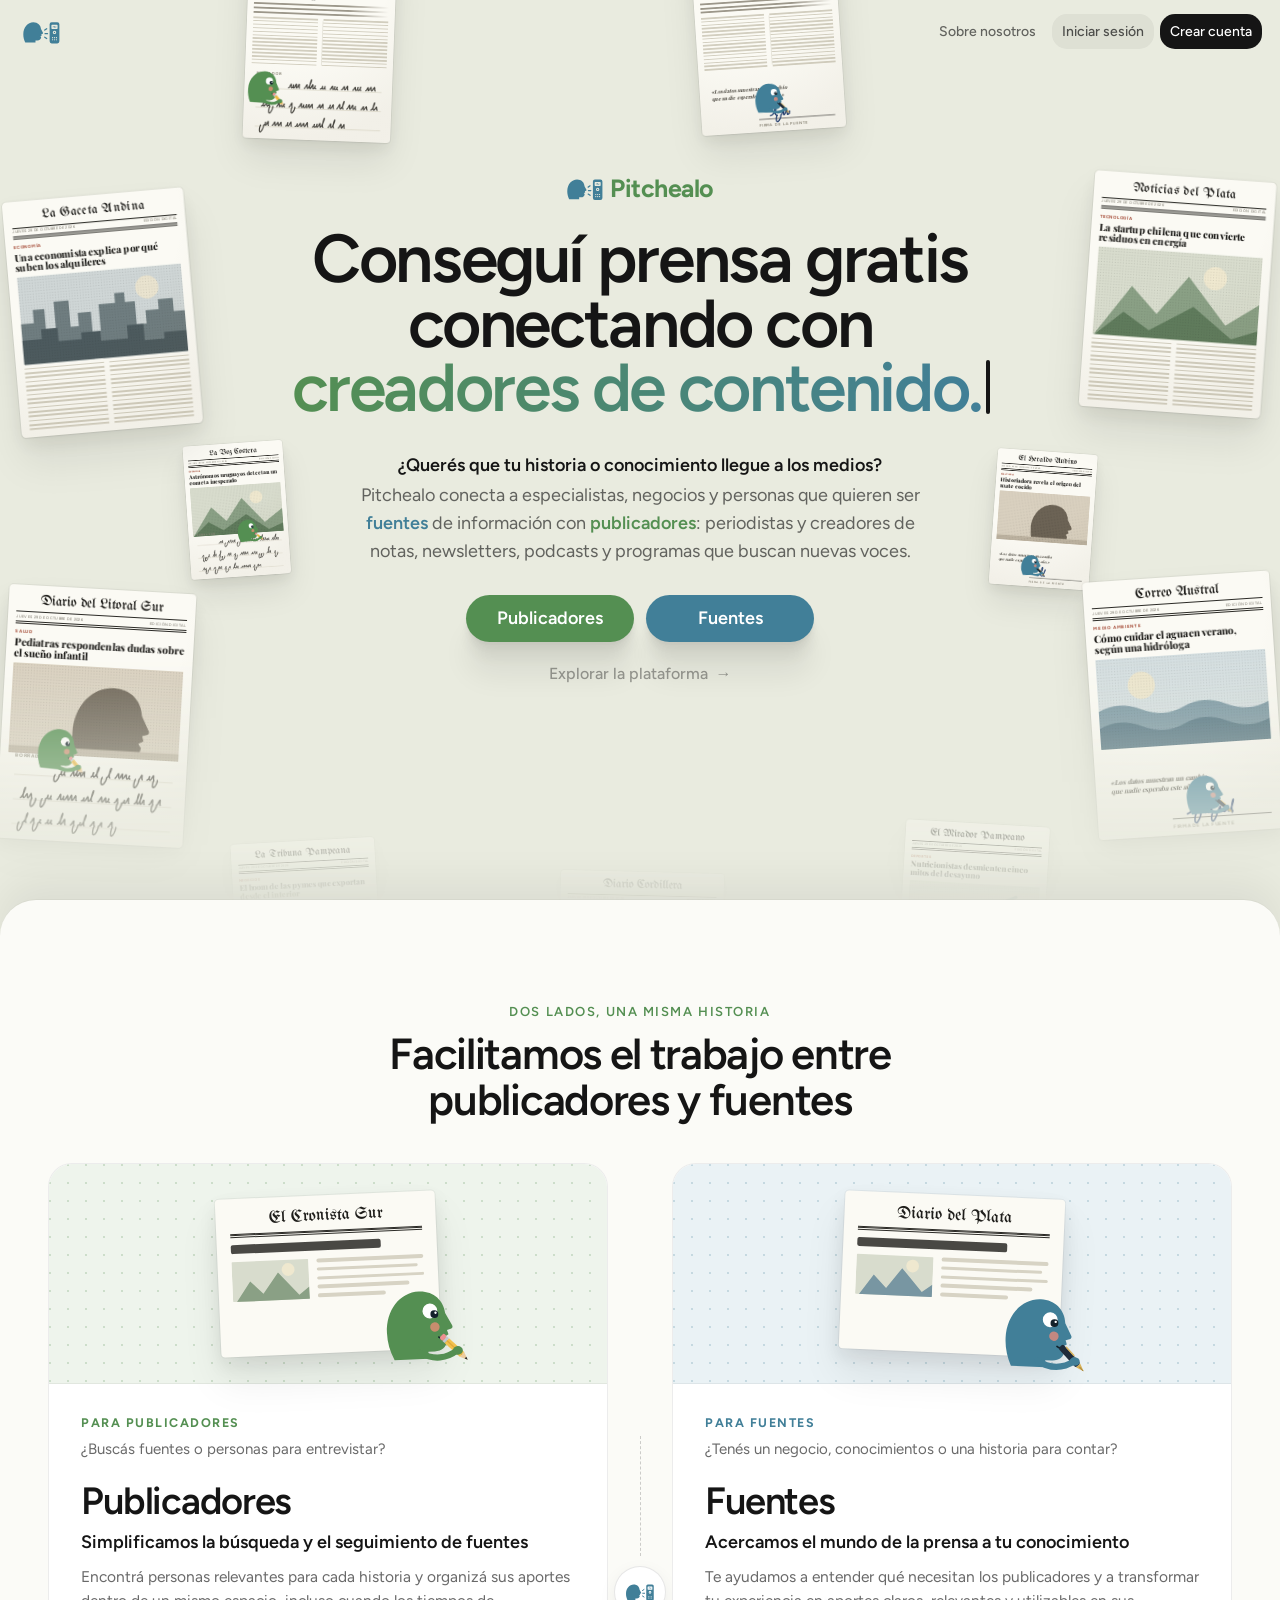
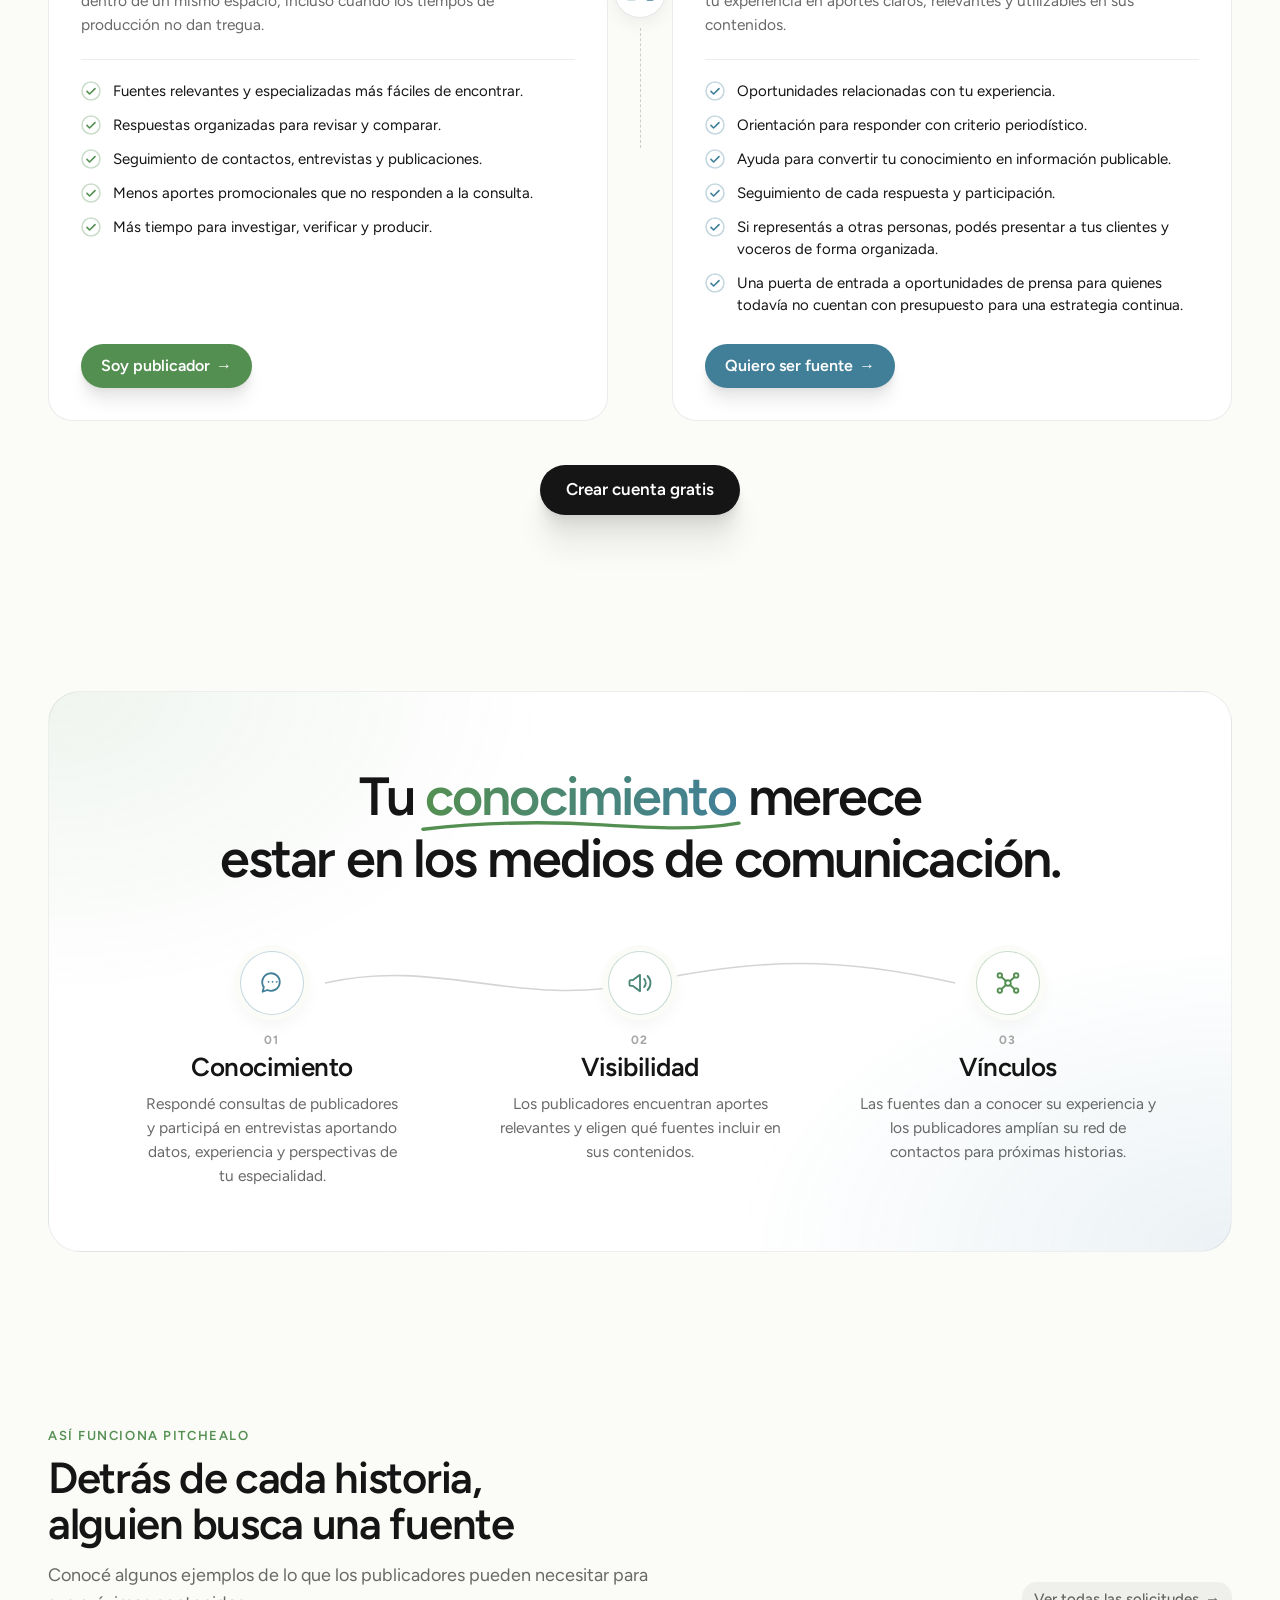
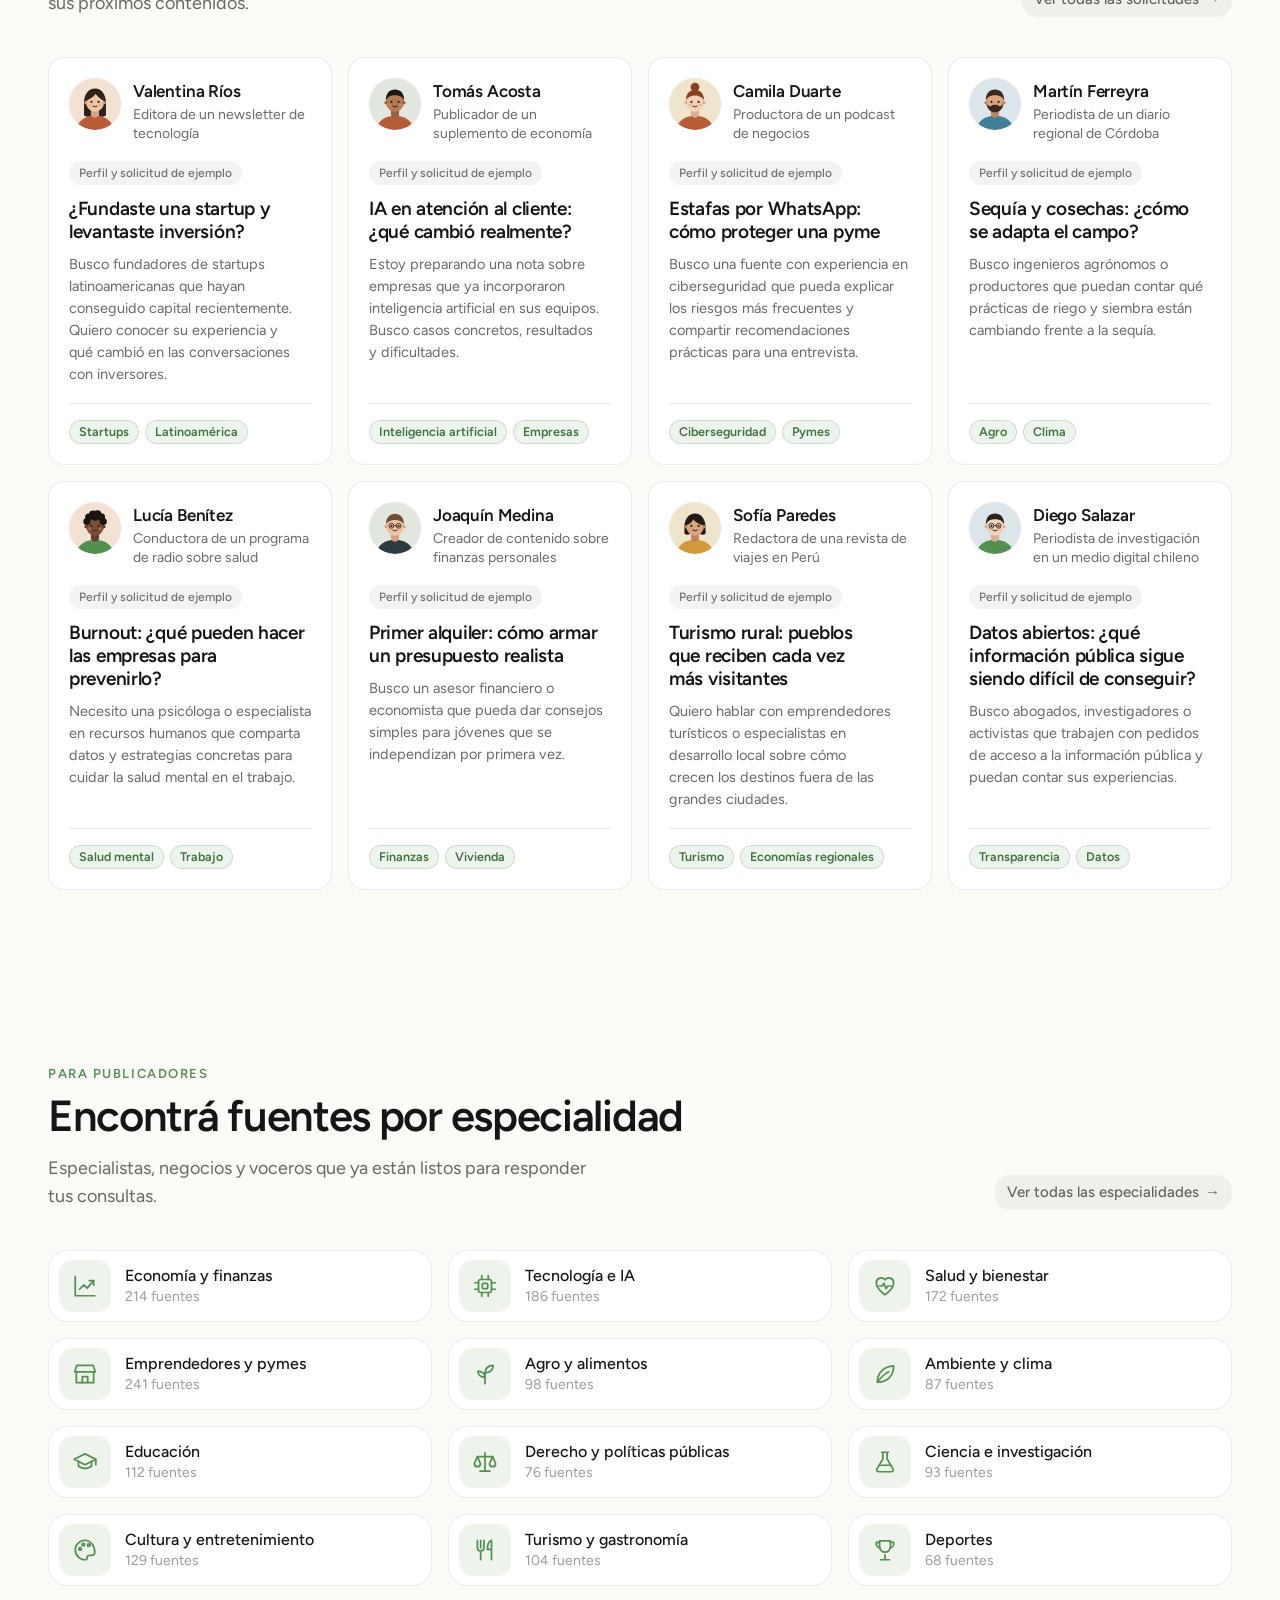
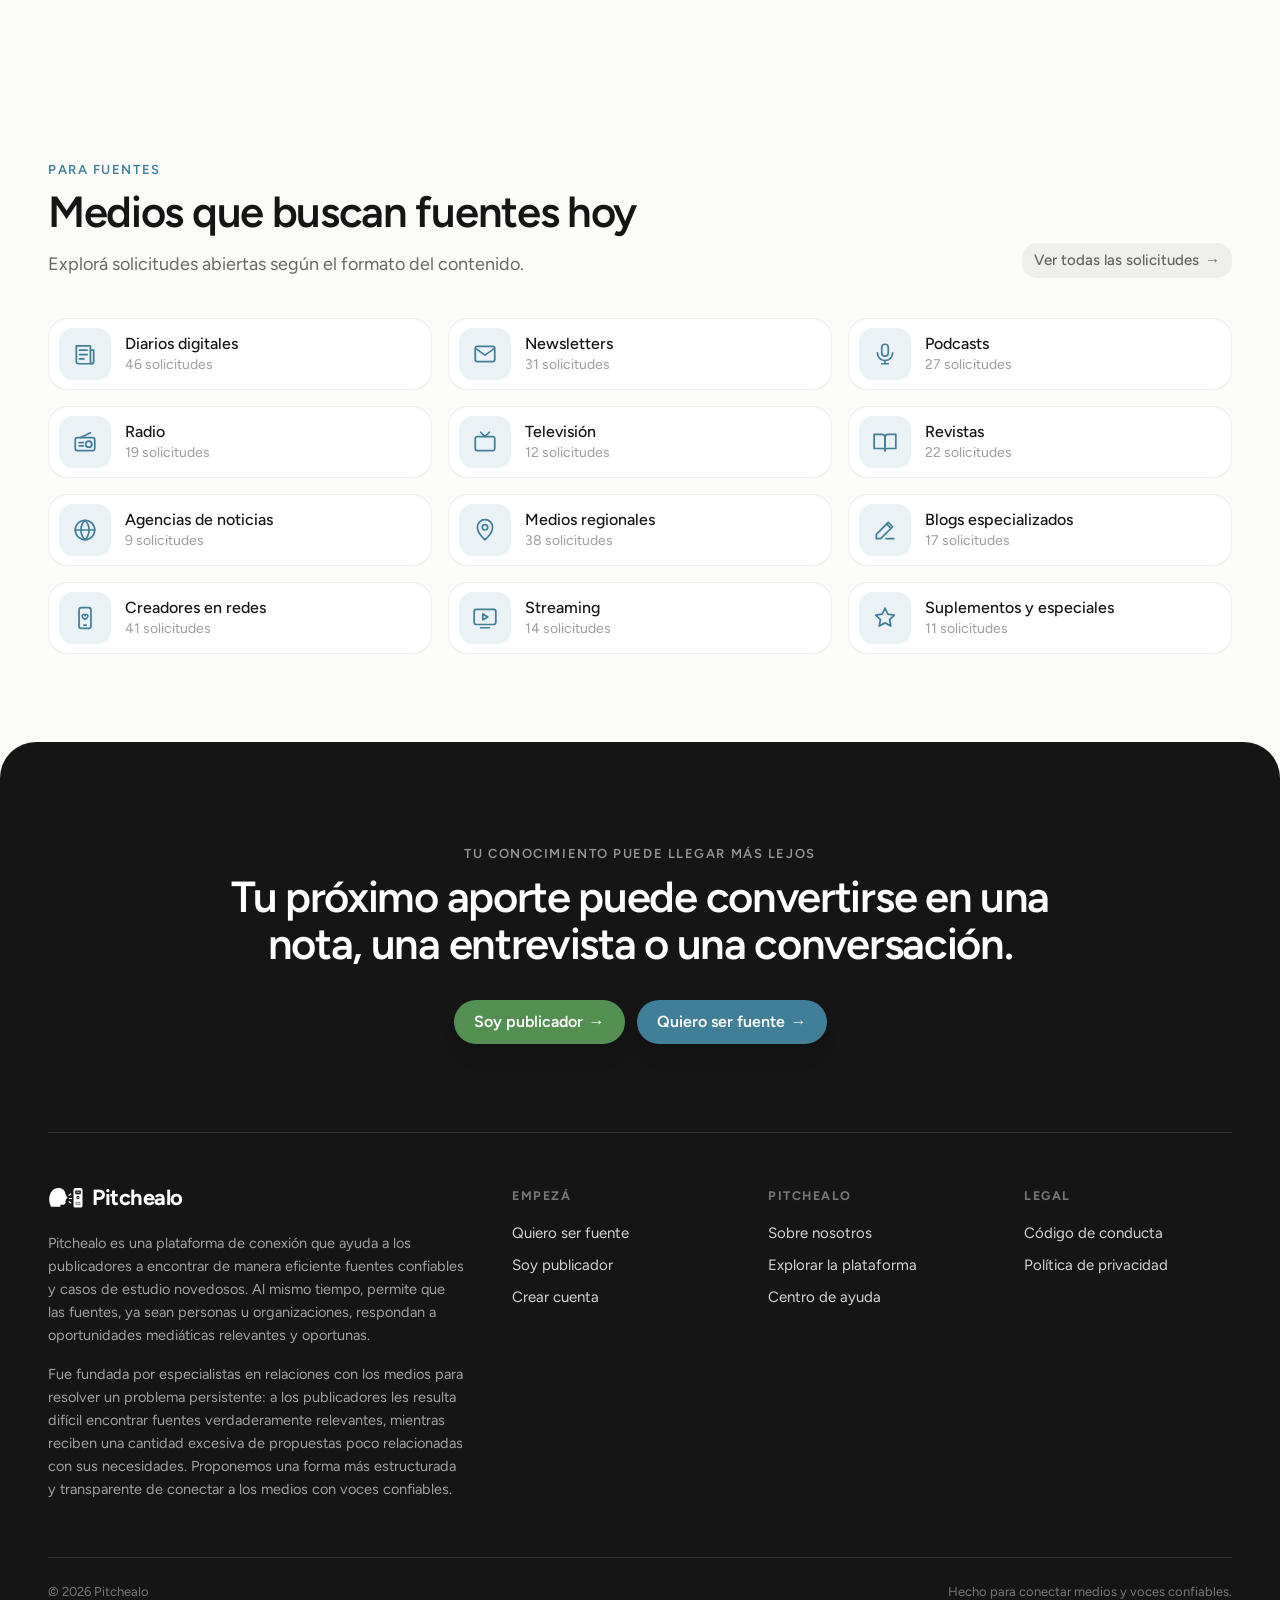
==== v1/index.html @ 5e144e47 "Move V1 into v1/, add landing page and V1 home sections - Root index.html is now a landing page link" ====
<!doctype html>
<html lang="es">
<head>
  <meta charset="utf-8">
  <meta name="viewport" content="width=device-width, initial-scale=1">
  <title>Pitchealo · Conseguí prensa gratis</title>
  <meta name="description" content="Pitchealo conecta a especialistas, negocios y personas que quieren ser fuentes de información con periodistas y creadores de contenido.">
  <meta name="theme-color" content="#E9EBDF">
  <link rel="icon" href="assets/pitchealo-logo.svg" type="image/svg+xml">
  <link rel="preload" href="fonts/figtree-latin-wght-normal.woff2" as="font" type="font/woff2" crossorigin>
  <script>document.documentElement.classList.add('js');</script>
  <link rel="stylesheet" href="css/styles.css">
  <link rel="stylesheet" href="css/home.css">
</head>
<body>
  <main>
    <section class="hero" data-active="" aria-labelledby="hero-title">
      <div class="ripple ripple--pub" aria-hidden="true"></div>
      <div class="ripple ripple--fue" aria-hidden="true"></div>
      <div class="stage" aria-hidden="true"></div>

      <!-- Foreground. A recoloured copy (.fg--dark) is generated from this markup and
           revealed inside the colour ripple, so the text changes colour as the ripple passes. -->
      <div class="fg fg--light">
        <header class="nav">
          <a class="nav-logo" href="#" aria-label="Pitchealo, inicio">
            <svg viewBox="0 0 48 32" aria-hidden="true" focusable="false"><use href="#logo-mark"/></svg>
          </a>
          <nav class="nav-links" aria-label="Principal">
            <a class="nav-link" href="#sobre-nosotros">Sobre nosotros</a>
            <a class="pill pill--light" href="registro.html?modo=ingresar">Iniciar sesión</a>
            <a class="pill pill--dark" href="registro.html">Crear cuenta</a>
          </nav>
        </header>

        <div class="hero-body">
          <div class="hero-block">
            <div class="wordmark" aria-hidden="true">
              <svg viewBox="0 0 48 32" focusable="false"><use href="#logo-mark"/></svg>
              <span>Pitchealo</span>
            </div>

            <h1 class="hero-title" id="hero-title">
              <span class="sr-only">Conseguí prensa gratis conectando con creadores de contenido y periodistas.</span>
              <span class="title-visual" aria-hidden="true">
                <span class="line">Conseguí prensa gratis</span>
                <span class="line">conectando con</span>
                <span class="line line--rot"><span class="rot js-rot">creadores de contenido.</span><span class="caret"></span></span>
              </span>
            </h1>

            <p class="hero-sub">
              <strong>¿Querés que tu historia o conocimiento llegue a los medios?</strong>
              Pitchealo conecta a especialistas, negocios y personas que quieren ser
              <em class="hl hl--fue">fuentes</em> de información con <em class="hl hl--pub">publicadores</em>:
              periodistas y creadores de notas, newsletters, podcasts y programas que buscan nuevas voces.
            </p>

            <div class="cta-row">
              <a class="cta cta--pub" href="registro.html?tipo=publicador">Publicadores</a>
              <a class="cta cta--fue" href="registro.html?tipo=fuente">Fuentes</a>
            </div>

            <a class="explore" href="#como-funciona">Explorar la plataforma <span aria-hidden="true">→</span></a>
          </div>
        </div>
      </div>

      <div class="fg fg--dark" aria-hidden="true" inert></div>
    </section>

    <div class="sheet">

      <section class="section compare" id="como-funciona" aria-labelledby="compare-title">
        <div class="container">
          <div class="section-head section-head--center" data-reveal>
            <div>
              <p class="eyebrow">Dos lados, una misma historia</p>
              <h2 class="section-title" id="compare-title">Facilitamos el trabajo entre publicadores y fuentes</h2>
            </div>
          </div>
          <div class="compare-grid">
            <article class="ccard ccard--pub" data-reveal>
              <div class="ccard-art"><div class="mini-paper mini-paper--pub" aria-hidden="true"><div class="mini-mast">El Cronista Sur</div><div class="mini-rule"></div><div class="mini-head"></div><div class="mini-cols"><svg class="mini-photo" viewBox="0 0 60 40" preserveAspectRatio="xMidYMid slice"><rect width="60" height="40" fill="#D8DCCD"/><circle cx="44" cy="12" r="5" fill="#EFE8CF"/><path d="M0 40L14 20L24 30L36 14L52 32L60 26V40z" fill="#8AA085"/></svg><div class="mini-lines"><i style="--w:100%"></i><i style="--w:94%"></i><i style="--w:100%"></i><i style="--w:86%"></i><i style="--w:64%"></i></div></div><svg class="mini-write" viewBox="0 0 120 30" aria-hidden="true"><path pathLength="1" d="M4 18c3-6 5-8 7-3s3 4 5-1 4-5 6 0 3 4 5-1 4-5 7 0 3 3 5-2 4-4 6 1 2 4 5 0 4-5 6 0 3 4 5-1 3-4 6 1 3 3 5-1 4-5 6 0 3 4 5-1"/></svg><div class="mini-pc" data-pc="write"></div></div></div>
              <div class="ccard-body">
                <p class="ccard-q"><span>Para publicadores</span>¿Buscás fuentes o personas para entrevistar?</p>
                <h3 class="ccard-title">Publicadores</h3>
                <p class="ccard-sub">Simplificamos la búsqueda y el seguimiento de fuentes</p>
                <p class="ccard-text">Encontrá personas relevantes para cada historia y organizá sus aportes dentro de un mismo espacio, incluso cuando los tiempos de producción no dan tregua.</p>
                <ul class="ticks">
              <li style="--i:0"><svg class="tick" viewBox="0 0 20 20" aria-hidden="true" focusable="false"><circle cx="10" cy="10" r="9" pathLength="1"/><path d="M6 10.4l2.6 2.6L14 7.6" pathLength="1"/></svg><span>Fuentes relevantes y especializadas más fáciles de encontrar.</span></li>
              <li style="--i:1"><svg class="tick" viewBox="0 0 20 20" aria-hidden="true" focusable="false"><circle cx="10" cy="10" r="9" pathLength="1"/><path d="M6 10.4l2.6 2.6L14 7.6" pathLength="1"/></svg><span>Respuestas organizadas para revisar y comparar.</span></li>
              <li style="--i:2"><svg class="tick" viewBox="0 0 20 20" aria-hidden="true" focusable="false"><circle cx="10" cy="10" r="9" pathLength="1"/><path d="M6 10.4l2.6 2.6L14 7.6" pathLength="1"/></svg><span>Seguimiento de contactos, entrevistas y publicaciones.</span></li>
              <li style="--i:3"><svg class="tick" viewBox="0 0 20 20" aria-hidden="true" focusable="false"><circle cx="10" cy="10" r="9" pathLength="1"/><path d="M6 10.4l2.6 2.6L14 7.6" pathLength="1"/></svg><span>Menos aportes promocionales que no responden a la consulta.</span></li>
              <li style="--i:4"><svg class="tick" viewBox="0 0 20 20" aria-hidden="true" focusable="false"><circle cx="10" cy="10" r="9" pathLength="1"/><path d="M6 10.4l2.6 2.6L14 7.6" pathLength="1"/></svg><span>Más tiempo para investigar, verificar y producir.</span></li>
                </ul>
                <a class="side-btn side-btn--pub" href="registro.html?tipo=publicador">Soy publicador <span aria-hidden="true">→</span></a>
              </div>
            </article>
            <div class="compare-bridge" aria-hidden="true">
              <span class="bridge-line"></span>
              <span class="bridge-dot"><svg viewBox="0 0 48 32"><use href="#logo-mark"/></svg></span>
              <span class="bridge-line"></span>
            </div>
            <article class="ccard ccard--fue" data-reveal>
              <div class="ccard-art"><div class="mini-paper mini-paper--fue" aria-hidden="true"><div class="mini-mast">Diario del Plata</div><div class="mini-rule"></div><div class="mini-head"></div><div class="mini-cols"><svg class="mini-photo" viewBox="0 0 60 40" preserveAspectRatio="xMidYMid slice"><rect width="60" height="40" fill="#D8DCCD"/><circle cx="44" cy="12" r="5" fill="#EFE8CF"/><path d="M0 40L14 20L24 30L36 14L52 32L60 26V40z" fill="#7896A2"/></svg><div class="mini-lines"><i style="--w:100%"></i><i style="--w:94%"></i><i style="--w:100%"></i><i style="--w:86%"></i><i style="--w:64%"></i></div></div><svg class="mini-sign" viewBox="0 0 120 30" aria-hidden="true"><path pathLength="1" d="M6 22c6-14 10-16 12-10s-2 10 2 6 6-12 9-9-1 11 3 8 5-9 8-7 0 8 4 6 6-8 9-6 0 7 4 5 8-6 12-4M8 26c30 2 60 0 100-4"/></svg><div class="mini-pc" data-pc="sign"></div></div></div>
              <div class="ccard-body">
                <p class="ccard-q"><span>Para fuentes</span>¿Tenés un negocio, conocimientos o una historia para contar?</p>
                <h3 class="ccard-title">Fuentes</h3>
                <p class="ccard-sub">Acercamos el mundo de la prensa a tu conocimiento</p>
                <p class="ccard-text">Te ayudamos a entender qué necesitan los publicadores y a transformar tu experiencia en aportes claros, relevantes y utilizables en sus contenidos.</p>
                <ul class="ticks">
              <li style="--i:0"><svg class="tick" viewBox="0 0 20 20" aria-hidden="true" focusable="false"><circle cx="10" cy="10" r="9" pathLength="1"/><path d="M6 10.4l2.6 2.6L14 7.6" pathLength="1"/></svg><span>Oportunidades relacionadas con tu experiencia.</span></li>
              <li style="--i:1"><svg class="tick" viewBox="0 0 20 20" aria-hidden="true" focusable="false"><circle cx="10" cy="10" r="9" pathLength="1"/><path d="M6 10.4l2.6 2.6L14 7.6" pathLength="1"/></svg><span>Orientación para responder con criterio periodístico.</span></li>
              <li style="--i:2"><svg class="tick" viewBox="0 0 20 20" aria-hidden="true" focusable="false"><circle cx="10" cy="10" r="9" pathLength="1"/><path d="M6 10.4l2.6 2.6L14 7.6" pathLength="1"/></svg><span>Ayuda para convertir tu conocimiento en información publicable.</span></li>
              <li style="--i:3"><svg class="tick" viewBox="0 0 20 20" aria-hidden="true" focusable="false"><circle cx="10" cy="10" r="9" pathLength="1"/><path d="M6 10.4l2.6 2.6L14 7.6" pathLength="1"/></svg><span>Seguimiento de cada respuesta y participación.</span></li>
              <li style="--i:4"><svg class="tick" viewBox="0 0 20 20" aria-hidden="true" focusable="false"><circle cx="10" cy="10" r="9" pathLength="1"/><path d="M6 10.4l2.6 2.6L14 7.6" pathLength="1"/></svg><span>Si representás a otras personas, podés presentar a tus clientes y voceros de forma organizada.</span></li>
              <li style="--i:5"><svg class="tick" viewBox="0 0 20 20" aria-hidden="true" focusable="false"><circle cx="10" cy="10" r="9" pathLength="1"/><path d="M6 10.4l2.6 2.6L14 7.6" pathLength="1"/></svg><span>Una puerta de entrada a oportunidades de prensa para quienes todavía no cuentan con presupuesto para una estrategia continua.</span></li>
                </ul>
                <a class="side-btn side-btn--fue" href="registro.html?tipo=fuente">Quiero ser fuente <span aria-hidden="true">→</span></a>
              </div>
            </article>
          </div>
          <div class="center-cta" data-reveal>
            <a class="main-btn" href="registro.html">Crear cuenta gratis</a>
          </div>
        </div>
      </section>

      <section class="section know" aria-labelledby="know-title">
        <div class="container">
          <div class="know-panel" data-reveal>
            <div class="know-peek" data-pc="peek" aria-hidden="true"></div>
            <h2 class="know-title" id="know-title">Tu <span class="know-accent">conocimiento<svg class="know-underline" viewBox="0 0 300 20" preserveAspectRatio="none" aria-hidden="true"><path pathLength="1" d="M4 13C60 5 120 4 170 8s90 6 126-2"/></svg></span> merece<br> estar en los medios de comunicación.</h2>
            <div class="know-flow">
              <svg class="know-path" viewBox="0 0 1000 40" preserveAspectRatio="none" aria-hidden="true"><path pathLength="1" d="M60 20C220 -6 330 46 500 20S780 -6 940 20"/></svg>
              <ol class="ksteps">
            <li class="kstep kstep--1" style="--i:0">
              <span class="kstep-node"><svg viewBox="0 0 24 24" fill="none" stroke="currentColor" stroke-width="1.6" stroke-linecap="round" stroke-linejoin="round" aria-hidden="true"><path pathLength="1" d="M5 15.5a7.5 7.5 0 1 1 3 2.5L4 19.5z"/><path pathLength="1" d="M9 11h.01M12.5 11h.01M16 11h.01"/></svg></span>
              <span class="kstep-num">01</span>
              <h3 class="kstep-title">Conocimiento</h3>
              <p class="kstep-text">Respondé consultas de publicadores y participá en entrevistas aportando datos, experiencia y perspectivas de tu especialidad.</p>
            </li>
            <li class="kstep kstep--2" style="--i:1">
              <span class="kstep-node"><svg viewBox="0 0 24 24" fill="none" stroke="currentColor" stroke-width="1.6" stroke-linecap="round" stroke-linejoin="round" aria-hidden="true"><path pathLength="1" d="M3 10.5v3a1 1 0 0 0 1 1h2l6 4.5v-14L6 9.5H4a1 1 0 0 0-1 1z"/><path pathLength="1" d="M15.5 8.5a5 5 0 0 1 0 7M18.5 6a8.5 8.5 0 0 1 0 12"/></svg></span>
              <span class="kstep-num">02</span>
              <h3 class="kstep-title">Visibilidad</h3>
              <p class="kstep-text">Los publicadores encuentran aportes relevantes y eligen qué fuentes incluir en sus contenidos.</p>
            </li>
            <li class="kstep kstep--3" style="--i:2">
              <span class="kstep-node"><svg viewBox="0 0 24 24" fill="none" stroke="currentColor" stroke-width="1.6" stroke-linecap="round" stroke-linejoin="round" aria-hidden="true"><circle pathLength="1" cx="12" cy="12" r="2.4"/><circle pathLength="1" cx="5" cy="5.5" r="1.9"/><circle pathLength="1" cx="19" cy="5.5" r="1.9"/><circle pathLength="1" cx="5" cy="18.5" r="1.9"/><circle pathLength="1" cx="19" cy="18.5" r="1.9"/><path pathLength="1" d="M6.4 6.9l3.8 3.4M17.6 6.9l-3.8 3.4M6.4 17.1l3.8-3.4M17.6 17.1l-3.8-3.4"/></svg></span>
              <span class="kstep-num">03</span>
              <h3 class="kstep-title">Vínculos</h3>
              <p class="kstep-text">Las fuentes dan a conocer su experiencia y los publicadores amplían su red de contactos para próximas historias.</p>
            </li>
              </ol>
            </div>
          </div>
        </div>
      </section>

      <section class="section journalists" aria-labelledby="journalists-title">
        <div class="container">
          <div class="section-head" data-reveal>
            <div>
              <p class="eyebrow">Así funciona Pitchealo</p>
              <h2 class="section-title" id="journalists-title">Detrás de cada historia, alguien busca una fuente</h2>
              <p class="section-sub">Conocé algunos ejemplos de lo que los publicadores pueden necesitar para sus próximos contenidos.</p>
            </div>
            <a class="view-all" href="registro.html?tipo=fuente">Ver todas las solicitudes <span aria-hidden="true">→</span></a>
          </div>
          <ul class="jgrid" data-reveal-group>
          <li class="jcard-cell">
            <article class="jcard">
              <header class="jcard-head">
                <div class="jcard-avatar"><svg viewBox="0 0 64 64" aria-hidden="true" focusable="false"><defs><clipPath id="av-1"><circle cx="32" cy="32" r="32"/></clipPath></defs><g clip-path="url(#av-1)"><rect width="64" height="64" fill="#F3E1D4"/><path d="M18.5 31c0-11 5.5-18 13.5-18s13.5 7 13.5 18v15c-3.4 2.2-6.6 2.2-9 0V30H27.5v16c-2.4 2.2-5.6 2.2-9 0z" fill="#2E211B"/><path d="M8 66c1.6-12.6 11-19.6 24-19.6S54.4 53.4 56 66z" fill="#B85C38"/><path d="M27 37h10v8.6c-1.4 2.2-3.2 3.2-5 3.2s-3.6-1-5-3.2z" fill="#D6A381"/><ellipse cx="32" cy="29" rx="11.2" ry="12.6" fill="#EFC6A5"/><circle cx="20.9" cy="30.4" r="2" fill="#D6A381"/><circle cx="43.1" cy="30.4" r="2" fill="#D6A381"/><path d="M20.6 28.5c.6-8.6 5.4-13.3 11.4-13.3s10.8 4.7 11.4 13.3c-4.4-2.6-8.6-5.4-10.6-9-2.4 3.8-7.4 6.6-12.2 9z" fill="#2E211B"/><circle cx="27.6" cy="29.4" r="1.3" fill="#2a211c"/><circle cx="36.4" cy="29.4" r="1.3" fill="#2a211c"/><circle cx="25.6" cy="33.2" r="1.7" fill="#E9967E" opacity=".45"/><circle cx="38.4" cy="33.2" r="1.7" fill="#E9967E" opacity=".45"/><path d="M29.2 34.6q2.8 2.2 5.6 0" fill="none" stroke="#2a211c" stroke-width="1.1" stroke-linecap="round"/></g></svg></div>
                <div class="jcard-who">
                  <h3 class="jcard-name">Valentina Ríos</h3>
                  <p class="jcard-role">Editora de un newsletter de tecnología</p>
                </div>
              </header>
              <span class="jcard-label">Perfil y solicitud de ejemplo</span>
              <p class="jcard-title">¿Fundaste una startup y levantaste inversión?</p>
              <p class="jcard-desc">Busco fundadores de startups latinoamericanas que hayan conseguido capital recientemente. Quiero conocer su experiencia y qué cambió en las conversaciones con inversores.</p>
              <ul class="jcard-tags" aria-label="Temas"><li>Startups</li><li>Latinoamérica</li></ul>
            </article>
          </li>
          <li class="jcard-cell">
            <article class="jcard">
              <header class="jcard-head">
                <div class="jcard-avatar"><svg viewBox="0 0 64 64" aria-hidden="true" focusable="false"><defs><clipPath id="av-2"><circle cx="32" cy="32" r="32"/></clipPath></defs><g clip-path="url(#av-2)"><rect width="64" height="64" fill="#E1E7DE"/><path d="M8 66c1.6-12.6 11-19.6 24-19.6S54.4 53.4 56 66z" fill="#B85C38"/><path d="M27 37h10v8.6c-1.4 2.2-3.2 3.2-5 3.2s-3.6-1-5-3.2z" fill="#9A6242"/><ellipse cx="32" cy="29" rx="11.2" ry="12.6" fill="#B57A55"/><circle cx="20.9" cy="30.4" r="2" fill="#9A6242"/><circle cx="43.1" cy="30.4" r="2" fill="#9A6242"/><path d="M20.8 27.5c-.4-8.4 4.6-13.3 11.2-13.3s11.6 4.9 11.2 13.3c-1.6-3.6-4.6-6.4-11.2-6.4s-9.6 2.8-11.2 6.4z" fill="#1E1814"/><circle cx="27.6" cy="29.4" r="1.3" fill="#2a211c"/><circle cx="36.4" cy="29.4" r="1.3" fill="#2a211c"/><circle cx="25.6" cy="33.2" r="1.7" fill="#E9967E" opacity=".45"/><circle cx="38.4" cy="33.2" r="1.7" fill="#E9967E" opacity=".45"/><path d="M29.2 34.6q2.8 2.2 5.6 0" fill="none" stroke="#2a211c" stroke-width="1.1" stroke-linecap="round"/></g></svg></div>
                <div class="jcard-who">
                  <h3 class="jcard-name">Tomás Acosta</h3>
                  <p class="jcard-role">Publicador de un suplemento de economía</p>
                </div>
              </header>
              <span class="jcard-label">Perfil y solicitud de ejemplo</span>
              <p class="jcard-title">IA en atención al cliente: ¿qué cambió realmente?</p>
              <p class="jcard-desc">Estoy preparando una nota sobre empresas que ya incorporaron inteligencia artificial en sus equipos. Busco casos concretos, resultados y dificultades.</p>
              <ul class="jcard-tags" aria-label="Temas"><li>Inteligencia artificial</li><li>Empresas</li></ul>
            </article>
          </li>
          <li class="jcard-cell jcard-cell--peek" style="--w:260px">
            <div class="peek peek--r" style="--peek-dur:8.5s;--peek-delay:-2s" aria-hidden="true"></div>
            <article class="jcard">
              <header class="jcard-head">
                <div class="jcard-avatar"><svg viewBox="0 0 64 64" aria-hidden="true" focusable="false"><defs><clipPath id="av-3"><circle cx="32" cy="32" r="32"/></clipPath></defs><g clip-path="url(#av-3)"><rect width="64" height="64" fill="#EFE4CC"/><path d="M8 66c1.6-12.6 11-19.6 24-19.6S54.4 53.4 56 66z" fill="#B85C38"/><path d="M27 37h10v8.6c-1.4 2.2-3.2 3.2-5 3.2s-3.6-1-5-3.2z" fill="#DDB091"/><ellipse cx="32" cy="29" rx="11.2" ry="12.6" fill="#F3D2B8"/><circle cx="20.9" cy="30.4" r="2" fill="#DDB091"/><circle cx="43.1" cy="30.4" r="2" fill="#DDB091"/><circle cx="32" cy="11.2" r="5.4" fill="#8A3E22"/><path d="M20.9 27c.2-8 5.2-12.4 11.1-12.4S42.9 19 43.1 27c-2.4-3.6-6.4-5.6-11.1-5.6S23.3 23.4 20.9 27z" fill="#8A3E22"/><circle cx="27.6" cy="29.4" r="1.3" fill="#2a211c"/><circle cx="36.4" cy="29.4" r="1.3" fill="#2a211c"/><circle cx="25.6" cy="33.2" r="1.7" fill="#E9967E" opacity=".45"/><circle cx="38.4" cy="33.2" r="1.7" fill="#E9967E" opacity=".45"/><path d="M29.2 34.6q2.8 2.2 5.6 0" fill="none" stroke="#2a211c" stroke-width="1.1" stroke-linecap="round"/></g></svg></div>
                <div class="jcard-who">
                  <h3 class="jcard-name">Camila Duarte</h3>
                  <p class="jcard-role">Productora de un podcast de negocios</p>
                </div>
              </header>
              <span class="jcard-label">Perfil y solicitud de ejemplo</span>
              <p class="jcard-title">Estafas por WhatsApp: cómo proteger una pyme</p>
              <p class="jcard-desc">Busco una fuente con experiencia en ciberseguridad que pueda explicar los riesgos más frecuentes y compartir recomendaciones prácticas para una entrevista.</p>
              <ul class="jcard-tags" aria-label="Temas"><li>Ciberseguridad</li><li>Pymes</li></ul>
            </article>
            <div class="peek-hands peek-hands--r" style="--peek-dur:8.5s;--peek-delay:-2s" aria-hidden="true"><span></span><span></span></div>
          </li>
          <li class="jcard-cell">
            <article class="jcard">
              <header class="jcard-head">
                <div class="jcard-avatar"><svg viewBox="0 0 64 64" aria-hidden="true" focusable="false"><defs><clipPath id="av-4"><circle cx="32" cy="32" r="32"/></clipPath></defs><g clip-path="url(#av-4)"><rect width="64" height="64" fill="#DCE6EA"/><path d="M8 66c1.6-12.6 11-19.6 24-19.6S54.4 53.4 56 66z" fill="#417F98"/><path d="M27 37h10v8.6c-1.4 2.2-3.2 3.2-5 3.2s-3.6-1-5-3.2z" fill="#BE8762"/><ellipse cx="32" cy="29" rx="11.2" ry="12.6" fill="#D9A47E"/><circle cx="20.9" cy="30.4" r="2" fill="#BE8762"/><circle cx="43.1" cy="30.4" r="2" fill="#BE8762"/><path d="M20.8 27.5c-.4-8.4 4.6-13.3 11.2-13.3s11.6 4.9 11.2 13.3c-1.6-3.6-4.6-6.4-11.2-6.4s-9.6 2.8-11.2 6.4z" fill="#3B2A20"/><circle cx="27.6" cy="29.4" r="1.3" fill="#2a211c"/><circle cx="36.4" cy="29.4" r="1.3" fill="#2a211c"/><circle cx="25.6" cy="33.2" r="1.7" fill="#E9967E" opacity=".45"/><circle cx="38.4" cy="33.2" r="1.7" fill="#E9967E" opacity=".45"/><path d="M21.6 31.5c.8 7 4.8 10.8 10.4 10.8s9.6-3.8 10.4-10.8c-1.6 2.6-3.8 3.6-5.4 3.2-1.2-1.2-3-1.8-5-1.8s-3.8.6-5 1.8c-1.6.4-3.8-.6-5.4-3.2z" fill="#3B2A20"/></g></svg></div>
                <div class="jcard-who">
                  <h3 class="jcard-name">Martín Ferreyra</h3>
                  <p class="jcard-role">Periodista de un diario regional de Córdoba</p>
                </div>
              </header>
              <span class="jcard-label">Perfil y solicitud de ejemplo</span>
              <p class="jcard-title">Sequía y cosechas: ¿cómo se adapta el campo?</p>
              <p class="jcard-desc">Busco ingenieros agrónomos o productores que puedan contar qué prácticas de riego y siembra están cambiando frente a la sequía.</p>
              <ul class="jcard-tags" aria-label="Temas"><li>Agro</li><li>Clima</li></ul>
            </article>
          </li>
          <li class="jcard-cell">
            <article class="jcard">
              <header class="jcard-head">
                <div class="jcard-avatar"><svg viewBox="0 0 64 64" aria-hidden="true" focusable="false"><defs><clipPath id="av-5"><circle cx="32" cy="32" r="32"/></clipPath></defs><g clip-path="url(#av-5)"><rect width="64" height="64" fill="#F3E1D4"/><path d="M8 66c1.6-12.6 11-19.6 24-19.6S54.4 53.4 56 66z" fill="#548F52"/><path d="M27 37h10v8.6c-1.4 2.2-3.2 3.2-5 3.2s-3.6-1-5-3.2z" fill="#643E2B"/><ellipse cx="32" cy="29" rx="11.2" ry="12.6" fill="#7A4E37"/><circle cx="20.9" cy="30.4" r="2" fill="#643E2B"/><circle cx="43.1" cy="30.4" r="2" fill="#643E2B"/><circle cx="22" cy="24" r="4.4" fill="#1A1512"/><circle cx="24.4" cy="18.6" r="4.6" fill="#1A1512"/><circle cx="29.4" cy="15.2" r="4.8" fill="#1A1512"/><circle cx="35" cy="15" r="4.8" fill="#1A1512"/><circle cx="39.8" cy="18.4" r="4.6" fill="#1A1512"/><circle cx="42.2" cy="24" r="4.4" fill="#1A1512"/><circle cx="32" cy="18.4" r="4.6" fill="#1A1512"/><circle cx="27.6" cy="29.4" r="1.3" fill="#2a211c"/><circle cx="36.4" cy="29.4" r="1.3" fill="#2a211c"/><circle cx="25.6" cy="33.2" r="1.7" fill="#E9967E" opacity=".45"/><circle cx="38.4" cy="33.2" r="1.7" fill="#E9967E" opacity=".45"/><path d="M29.2 34.6q2.8 2.2 5.6 0" fill="none" stroke="#2a211c" stroke-width="1.1" stroke-linecap="round"/></g></svg></div>
                <div class="jcard-who">
                  <h3 class="jcard-name">Lucía Benítez</h3>
                  <p class="jcard-role">Conductora de un programa de radio sobre salud</p>
                </div>
              </header>
              <span class="jcard-label">Perfil y solicitud de ejemplo</span>
              <p class="jcard-title">Burnout: ¿qué pueden hacer las empresas para prevenirlo?</p>
              <p class="jcard-desc">Necesito una psicóloga o especialista en recursos humanos que comparta datos y estrategias concretas para cuidar la salud mental en el trabajo.</p>
              <ul class="jcard-tags" aria-label="Temas"><li>Salud mental</li><li>Trabajo</li></ul>
            </article>
          </li>
          <li class="jcard-cell">
            <article class="jcard">
              <header class="jcard-head">
                <div class="jcard-avatar"><svg viewBox="0 0 64 64" aria-hidden="true" focusable="false"><defs><clipPath id="av-6"><circle cx="32" cy="32" r="32"/></clipPath></defs><g clip-path="url(#av-6)"><rect width="64" height="64" fill="#E1E7DE"/><path d="M8 66c1.6-12.6 11-19.6 24-19.6S54.4 53.4 56 66z" fill="#2F3A3F"/><path d="M27 37h10v8.6c-1.4 2.2-3.2 3.2-5 3.2s-3.6-1-5-3.2z" fill="#D6A381"/><ellipse cx="32" cy="29" rx="11.2" ry="12.6" fill="#EFC6A5"/><circle cx="20.9" cy="30.4" r="2" fill="#D6A381"/><circle cx="43.1" cy="30.4" r="2" fill="#D6A381"/><path d="M21 27c-.2-8 4.8-12.6 11-12.6S43.2 19 43 27c-2.6-3.2-6.4-5-11-5s-8.4 1.8-11 5z" fill="#5A3A26" opacity=".85"/><circle cx="27.6" cy="29.4" r="1.3" fill="#2a211c"/><circle cx="36.4" cy="29.4" r="1.3" fill="#2a211c"/><circle cx="25.6" cy="33.2" r="1.7" fill="#E9967E" opacity=".45"/><circle cx="38.4" cy="33.2" r="1.7" fill="#E9967E" opacity=".45"/><path d="M29.2 34.6q2.8 2.2 5.6 0" fill="none" stroke="#2a211c" stroke-width="1.1" stroke-linecap="round"/><g fill="none" stroke="#2a211c" stroke-width="1.1"><circle cx="27.6" cy="29.2" r="3"/><circle cx="36.4" cy="29.2" r="3"/><path d="M30.6 29h2.8"/></g></g></svg></div>
                <div class="jcard-who">
                  <h3 class="jcard-name">Joaquín Medina</h3>
                  <p class="jcard-role">Creador de contenido sobre finanzas personales</p>
                </div>
              </header>
              <span class="jcard-label">Perfil y solicitud de ejemplo</span>
              <p class="jcard-title">Primer alquiler: cómo armar un presupuesto realista</p>
              <p class="jcard-desc">Busco un asesor financiero o economista que pueda dar consejos simples para jóvenes que se independizan por primera vez.</p>
              <ul class="jcard-tags" aria-label="Temas"><li>Finanzas</li><li>Vivienda</li></ul>
            </article>
          </li>
          <li class="jcard-cell">
            <article class="jcard">
              <header class="jcard-head">
                <div class="jcard-avatar"><svg viewBox="0 0 64 64" aria-hidden="true" focusable="false"><defs><clipPath id="av-7"><circle cx="32" cy="32" r="32"/></clipPath></defs><g clip-path="url(#av-7)"><rect width="64" height="64" fill="#EFE4CC"/><path d="M19 31c0-10.5 5.5-17 13-17s13 6.5 13 17v8c-2.6 1.8-5 1.8-7 0V30H26v9c-2 1.8-4.4 1.8-7 0z" fill="#241A15"/><path d="M8 66c1.6-12.6 11-19.6 24-19.6S54.4 53.4 56 66z" fill="#D29A3A"/><path d="M27 37h10v8.6c-1.4 2.2-3.2 3.2-5 3.2s-3.6-1-5-3.2z" fill="#BE8762"/><ellipse cx="32" cy="29" rx="11.2" ry="12.6" fill="#D9A47E"/><circle cx="20.9" cy="30.4" r="2" fill="#BE8762"/><circle cx="43.1" cy="30.4" r="2" fill="#BE8762"/><path d="M20.4 29c.4-9 5.6-14 11.6-14s11.2 5 11.6 14c-6-1.2-11-3.6-13.6-7.8-1.6 3.6-5 6.4-9.6 7.8z" fill="#241A15"/><circle cx="27.6" cy="29.4" r="1.3" fill="#2a211c"/><circle cx="36.4" cy="29.4" r="1.3" fill="#2a211c"/><circle cx="25.6" cy="33.2" r="1.7" fill="#E9967E" opacity=".45"/><circle cx="38.4" cy="33.2" r="1.7" fill="#E9967E" opacity=".45"/><path d="M29.2 34.6q2.8 2.2 5.6 0" fill="none" stroke="#2a211c" stroke-width="1.1" stroke-linecap="round"/></g></svg></div>
                <div class="jcard-who">
                  <h3 class="jcard-name">Sofía Paredes</h3>
                  <p class="jcard-role">Redactora de una revista de viajes en Perú</p>
                </div>
              </header>
              <span class="jcard-label">Perfil y solicitud de ejemplo</span>
              <p class="jcard-title">Turismo rural: pueblos que reciben cada vez más visitantes</p>
              <p class="jcard-desc">Quiero hablar con emprendedores turísticos o especialistas en desarrollo local sobre cómo crecen los destinos fuera de las grandes ciudades.</p>
              <ul class="jcard-tags" aria-label="Temas"><li>Turismo</li><li>Economías regionales</li></ul>
            </article>
          </li>
          <li class="jcard-cell">
            <article class="jcard">
              <header class="jcard-head">
                <div class="jcard-avatar"><svg viewBox="0 0 64 64" aria-hidden="true" focusable="false"><defs><clipPath id="av-8"><circle cx="32" cy="32" r="32"/></clipPath></defs><g clip-path="url(#av-8)"><rect width="64" height="64" fill="#DCE6EA"/><path d="M8 66c1.6-12.6 11-19.6 24-19.6S54.4 53.4 56 66z" fill="#548F52"/><path d="M27 37h10v8.6c-1.4 2.2-3.2 3.2-5 3.2s-3.6-1-5-3.2z" fill="#DDB091"/><ellipse cx="32" cy="29" rx="11.2" ry="12.6" fill="#F3D2B8"/><circle cx="20.9" cy="30.4" r="2" fill="#DDB091"/><circle cx="43.1" cy="30.4" r="2" fill="#DDB091"/><path d="M20.8 27.5c-.4-8.4 4.6-13.3 11.2-13.3s11.6 4.9 11.2 13.3c-1.6-3.6-4.6-6.4-11.2-6.4s-9.6 2.8-11.2 6.4z" fill="#2A2420"/><circle cx="27.6" cy="29.4" r="1.3" fill="#2a211c"/><circle cx="36.4" cy="29.4" r="1.3" fill="#2a211c"/><circle cx="25.6" cy="33.2" r="1.7" fill="#E9967E" opacity=".45"/><circle cx="38.4" cy="33.2" r="1.7" fill="#E9967E" opacity=".45"/><path d="M29.2 34.6q2.8 2.2 5.6 0" fill="none" stroke="#2a211c" stroke-width="1.1" stroke-linecap="round"/><g fill="none" stroke="#2a211c" stroke-width="1.1"><circle cx="27.6" cy="29.2" r="3"/><circle cx="36.4" cy="29.2" r="3"/><path d="M30.6 29h2.8"/></g></g></svg></div>
                <div class="jcard-who">
                  <h3 class="jcard-name">Diego Salazar</h3>
                  <p class="jcard-role">Periodista de investigación en un medio digital chileno</p>
                </div>
              </header>
              <span class="jcard-label">Perfil y solicitud de ejemplo</span>
              <p class="jcard-title">Datos abiertos: ¿qué información pública sigue siendo difícil de conseguir?</p>
              <p class="jcard-desc">Busco abogados, investigadores o activistas que trabajen con pedidos de acceso a la información pública y puedan contar sus experiencias.</p>
              <ul class="jcard-tags" aria-label="Temas"><li>Transparencia</li><li>Datos</li></ul>
            </article>
          </li>
          </ul>
        </div>
      </section>

      <section class="section cats cats--pub" id="especialidades" aria-labelledby="especialidades-title">
        <div class="container">
          <div class="section-head" data-reveal>
            <div>
              <p class="eyebrow eyebrow--pub">Para publicadores</p>
              <h2 class="section-title" id="especialidades-title">Encontrá fuentes por especialidad</h2>
              <p class="section-sub">Especialistas, negocios y voceros que ya están listos para responder tus consultas.</p>
            </div>
            <a class="view-all" href="registro.html?tipo=publicador">Ver todas las especialidades <span aria-hidden="true">→</span></a>
          </div>
          <ul class="cat-grid" data-reveal-group>
          <li style="--i:0"><a class="cat" href="registro.html?tipo=publicador">
            <span class="cat-ico"><svg viewBox="0 0 24 24" fill="none" stroke="currentColor" stroke-width="1.6" stroke-linecap="round" stroke-linejoin="round" aria-hidden="true" focusable="false"><path pathLength="1" d="M3 3v18h18"/><path pathLength="1" d="M7 15l4-4 3 3 6-7"/><path pathLength="1" d="M16 7h4v4"/></svg></span>
            <span class="cat-text"><span class="cat-name">Economía y finanzas</span><span class="cat-count">214 fuentes</span></span>
            <span class="cat-go" aria-hidden="true">→</span>
          </a></li>
          <li style="--i:1"><a class="cat" href="registro.html?tipo=publicador">
            <span class="cat-ico"><svg viewBox="0 0 24 24" fill="none" stroke="currentColor" stroke-width="1.6" stroke-linecap="round" stroke-linejoin="round" aria-hidden="true" focusable="false"><rect pathLength="1" x="6" y="6" width="12" height="12" rx="2"/><rect pathLength="1" x="9.5" y="9.5" width="5" height="5" rx="1"/><path pathLength="1" d="M9 2.5v3.5M15 2.5v3.5M9 18v3.5M15 18v3.5M2.5 9H6M2.5 15H6M18 9h3.5M18 15h3.5"/></svg></span>
            <span class="cat-text"><span class="cat-name">Tecnología e IA</span><span class="cat-count">186 fuentes</span></span>
            <span class="cat-go" aria-hidden="true">→</span>
          </a></li>
          <li style="--i:2"><a class="cat" href="registro.html?tipo=publicador">
            <span class="cat-ico"><svg viewBox="0 0 24 24" fill="none" stroke="currentColor" stroke-width="1.6" stroke-linecap="round" stroke-linejoin="round" aria-hidden="true" focusable="false"><path pathLength="1" d="M12 20s-8-5.2-8-11a4.5 4.5 0 0 1 8-2.8A4.5 4.5 0 0 1 20 9c0 5.8-8 11-8 11z"/><path pathLength="1" d="M6.5 12h3l1.5-2.5 2 5 1.5-2.5h3"/></svg></span>
            <span class="cat-text"><span class="cat-name">Salud y bienestar</span><span class="cat-count">172 fuentes</span></span>
            <span class="cat-go" aria-hidden="true">→</span>
          </a></li>
          <li style="--i:3"><a class="cat" href="registro.html?tipo=publicador">
            <span class="cat-ico"><svg viewBox="0 0 24 24" fill="none" stroke="currentColor" stroke-width="1.6" stroke-linecap="round" stroke-linejoin="round" aria-hidden="true" focusable="false"><path pathLength="1" d="M4 10v10h16V10"/><path pathLength="1" d="M2.5 10l2-6h15l2 6z"/><path pathLength="1" d="M9.5 20v-5.5h5V20"/></svg></span>
            <span class="cat-text"><span class="cat-name">Emprendedores y pymes</span><span class="cat-count">241 fuentes</span></span>
            <span class="cat-go" aria-hidden="true">→</span>
          </a></li>
          <li style="--i:4"><a class="cat" href="registro.html?tipo=publicador">
            <span class="cat-ico"><svg viewBox="0 0 24 24" fill="none" stroke="currentColor" stroke-width="1.6" stroke-linecap="round" stroke-linejoin="round" aria-hidden="true" focusable="false"><path pathLength="1" d="M12 21V11"/><path pathLength="1" d="M12 11c0-4 3-7 7.5-7 0 4.2-3 7-7.5 7z"/><path pathLength="1" d="M12 15c0-3.2-2.6-5.6-6.5-5.6 0 3.4 2.6 5.6 6.5 5.6z"/></svg></span>
            <span class="cat-text"><span class="cat-name">Agro y alimentos</span><span class="cat-count">98 fuentes</span></span>
            <span class="cat-go" aria-hidden="true">→</span>
          </a></li>
          <li style="--i:5"><a class="cat" href="registro.html?tipo=publicador">
            <span class="cat-ico"><svg viewBox="0 0 24 24" fill="none" stroke="currentColor" stroke-width="1.6" stroke-linecap="round" stroke-linejoin="round" aria-hidden="true" focusable="false"><path pathLength="1" d="M5 19.5C5 10.5 11 5 20 4.5c0 9-5.5 15-14.5 15z"/><path pathLength="1" d="M5 19.5c3.2-4.6 6.4-7.4 10.5-9.5"/></svg></span>
            <span class="cat-text"><span class="cat-name">Ambiente y clima</span><span class="cat-count">87 fuentes</span></span>
            <span class="cat-go" aria-hidden="true">→</span>
          </a></li>
          <li style="--i:6"><a class="cat" href="registro.html?tipo=publicador">
            <span class="cat-ico"><svg viewBox="0 0 24 24" fill="none" stroke="currentColor" stroke-width="1.6" stroke-linecap="round" stroke-linejoin="round" aria-hidden="true" focusable="false"><path pathLength="1" d="M2 9.5l10-5 10 5-10 5z"/><path pathLength="1" d="M6 11.6V16c3.6 2.4 8.4 2.4 12 0v-4.4"/><path pathLength="1" d="M22 9.5v5"/></svg></span>
            <span class="cat-text"><span class="cat-name">Educación</span><span class="cat-count">112 fuentes</span></span>
            <span class="cat-go" aria-hidden="true">→</span>
          </a></li>
          <li style="--i:7"><a class="cat" href="registro.html?tipo=publicador">
            <span class="cat-ico"><svg viewBox="0 0 24 24" fill="none" stroke="currentColor" stroke-width="1.6" stroke-linecap="round" stroke-linejoin="round" aria-hidden="true" focusable="false"><path pathLength="1" d="M12 3.5v17M7.5 20.5h9M5 7h14"/><path pathLength="1" d="M5 7l-2.8 6.5a2.8 2.8 0 0 0 5.6 0z"/><path pathLength="1" d="M19 7l-2.8 6.5a2.8 2.8 0 0 0 5.6 0z"/></svg></span>
            <span class="cat-text"><span class="cat-name">Derecho y políticas públicas</span><span class="cat-count">76 fuentes</span></span>
            <span class="cat-go" aria-hidden="true">→</span>
          </a></li>
          <li style="--i:8"><a class="cat" href="registro.html?tipo=publicador">
            <span class="cat-ico"><svg viewBox="0 0 24 24" fill="none" stroke="currentColor" stroke-width="1.6" stroke-linecap="round" stroke-linejoin="round" aria-hidden="true" focusable="false"><path pathLength="1" d="M9 3h6M10 3v6.2L4.6 18.4A1.7 1.7 0 0 0 6.1 21h11.8a1.7 1.7 0 0 0 1.5-2.6L14 9.2V3"/><path pathLength="1" d="M7.2 15h9.6"/></svg></span>
            <span class="cat-text"><span class="cat-name">Ciencia e investigación</span><span class="cat-count">93 fuentes</span></span>
            <span class="cat-go" aria-hidden="true">→</span>
          </a></li>
          <li style="--i:9"><a class="cat" href="registro.html?tipo=publicador">
            <span class="cat-ico"><svg viewBox="0 0 24 24" fill="none" stroke="currentColor" stroke-width="1.6" stroke-linecap="round" stroke-linejoin="round" aria-hidden="true" focusable="false"><path pathLength="1" d="M12 3a9 9 0 0 0 0 18c1.4 0 2-.9 2-1.9 0-1.4.9-2.1 2.3-2.1H18a3 3 0 0 0 3-3c0-6-4-11-9-11z"/><circle pathLength="1" cx="7.5" cy="11" r="1.2"/><circle pathLength="1" cx="10.5" cy="7" r="1.2"/><circle pathLength="1" cx="15.5" cy="7.5" r="1.2"/></svg></span>
            <span class="cat-text"><span class="cat-name">Cultura y entretenimiento</span><span class="cat-count">129 fuentes</span></span>
            <span class="cat-go" aria-hidden="true">→</span>
          </a></li>
          <li style="--i:10"><a class="cat" href="registro.html?tipo=publicador">
            <span class="cat-ico"><svg viewBox="0 0 24 24" fill="none" stroke="currentColor" stroke-width="1.6" stroke-linecap="round" stroke-linejoin="round" aria-hidden="true" focusable="false"><path pathLength="1" d="M5 3v7a3 3 0 0 0 3 3v8M8 3v7M11 3v7a3 3 0 0 1-3 3"/><path pathLength="1" d="M18 21V3c-2.6 1-3.8 4-3.8 8.5H18"/></svg></span>
            <span class="cat-text"><span class="cat-name">Turismo y gastronomía</span><span class="cat-count">104 fuentes</span></span>
            <span class="cat-go" aria-hidden="true">→</span>
          </a></li>
          <li style="--i:11"><a class="cat" href="registro.html?tipo=publicador">
            <span class="cat-ico"><svg viewBox="0 0 24 24" fill="none" stroke="currentColor" stroke-width="1.6" stroke-linecap="round" stroke-linejoin="round" aria-hidden="true" focusable="false"><path pathLength="1" d="M8 21h8M12 16.5V21"/><path pathLength="1" d="M7 3.5h10V9a5 5 0 0 1-10 0z"/><path pathLength="1" d="M17 5h3v1.5A3.5 3.5 0 0 1 16.6 10M7 5H4v1.5A3.5 3.5 0 0 0 7.4 10"/></svg></span>
            <span class="cat-text"><span class="cat-name">Deportes</span><span class="cat-count">68 fuentes</span></span>
            <span class="cat-go" aria-hidden="true">→</span>
          </a></li>
          </ul>
        </div>
      </section>

      <section class="section cats cats--fue" id="medios" aria-labelledby="medios-title">
        <div class="container">
          <div class="section-head" data-reveal>
            <div>
              <p class="eyebrow eyebrow--fue">Para fuentes</p>
              <h2 class="section-title" id="medios-title">Medios que buscan fuentes hoy</h2>
              <p class="section-sub">Explorá solicitudes abiertas según el formato del contenido.</p>
            </div>
            <a class="view-all" href="registro.html?tipo=fuente">Ver todas las solicitudes <span aria-hidden="true">→</span></a>
          </div>
          <ul class="cat-grid" data-reveal-group>
          <li style="--i:0"><a class="cat" href="registro.html?tipo=fuente">
            <span class="cat-ico"><svg viewBox="0 0 24 24" fill="none" stroke="currentColor" stroke-width="1.6" stroke-linecap="round" stroke-linejoin="round" aria-hidden="true" focusable="false"><path pathLength="1" d="M4 4.5h13V19a2 2 0 0 0 2 2H6a2 2 0 0 1-2-2z"/><path pathLength="1" d="M17 8.5h3V19a2 2 0 0 1-2 2"/><path pathLength="1" d="M7 8.5h7M7 12.5h7M7 16.5h4"/></svg></span>
            <span class="cat-text"><span class="cat-name">Diarios digitales</span><span class="cat-count">46 solicitudes</span></span>
            <span class="cat-go" aria-hidden="true">→</span>
          </a></li>
          <li style="--i:1"><a class="cat" href="registro.html?tipo=fuente">
            <span class="cat-ico"><svg viewBox="0 0 24 24" fill="none" stroke="currentColor" stroke-width="1.6" stroke-linecap="round" stroke-linejoin="round" aria-hidden="true" focusable="false"><rect pathLength="1" x="3" y="5" width="18" height="14" rx="2"/><path pathLength="1" d="M3.5 7l8.5 6 8.5-6"/></svg></span>
            <span class="cat-text"><span class="cat-name">Newsletters</span><span class="cat-count">31 solicitudes</span></span>
            <span class="cat-go" aria-hidden="true">→</span>
          </a></li>
          <li style="--i:2"><a class="cat" href="registro.html?tipo=fuente">
            <span class="cat-ico"><svg viewBox="0 0 24 24" fill="none" stroke="currentColor" stroke-width="1.6" stroke-linecap="round" stroke-linejoin="round" aria-hidden="true" focusable="false"><rect pathLength="1" x="9" y="3" width="6" height="11" rx="3"/><path pathLength="1" d="M5 11a7 7 0 0 0 14 0M12 18v3M9 21h6"/></svg></span>
            <span class="cat-text"><span class="cat-name">Podcasts</span><span class="cat-count">27 solicitudes</span></span>
            <span class="cat-go" aria-hidden="true">→</span>
          </a></li>
          <li style="--i:3"><a class="cat" href="registro.html?tipo=fuente">
            <span class="cat-ico"><svg viewBox="0 0 24 24" fill="none" stroke="currentColor" stroke-width="1.6" stroke-linecap="round" stroke-linejoin="round" aria-hidden="true" focusable="false"><rect pathLength="1" x="3" y="8" width="18" height="12" rx="2"/><path pathLength="1" d="M7.5 8L17 3.5"/><circle pathLength="1" cx="15.5" cy="14" r="2.8"/><path pathLength="1" d="M6.5 12.5h4M6.5 15.5h4"/></svg></span>
            <span class="cat-text"><span class="cat-name">Radio</span><span class="cat-count">19 solicitudes</span></span>
            <span class="cat-go" aria-hidden="true">→</span>
          </a></li>
          <li style="--i:4"><a class="cat" href="registro.html?tipo=fuente">
            <span class="cat-ico"><svg viewBox="0 0 24 24" fill="none" stroke="currentColor" stroke-width="1.6" stroke-linecap="round" stroke-linejoin="round" aria-hidden="true" focusable="false"><rect pathLength="1" x="3" y="7" width="18" height="13" rx="2"/><path pathLength="1" d="M8 3l4 4 4-4"/></svg></span>
            <span class="cat-text"><span class="cat-name">Televisión</span><span class="cat-count">12 solicitudes</span></span>
            <span class="cat-go" aria-hidden="true">→</span>
          </a></li>
          <li style="--i:5"><a class="cat" href="registro.html?tipo=fuente">
            <span class="cat-ico"><svg viewBox="0 0 24 24" fill="none" stroke="currentColor" stroke-width="1.6" stroke-linecap="round" stroke-linejoin="round" aria-hidden="true" focusable="false"><path pathLength="1" d="M2 5h7a3 3 0 0 1 3 3v12a2 2 0 0 0-2-2H2z"/><path pathLength="1" d="M22 5h-7a3 3 0 0 0-3 3v12a2 2 0 0 1 2-2h8z"/></svg></span>
            <span class="cat-text"><span class="cat-name">Revistas</span><span class="cat-count">22 solicitudes</span></span>
            <span class="cat-go" aria-hidden="true">→</span>
          </a></li>
          <li style="--i:6"><a class="cat" href="registro.html?tipo=fuente">
            <span class="cat-ico"><svg viewBox="0 0 24 24" fill="none" stroke="currentColor" stroke-width="1.6" stroke-linecap="round" stroke-linejoin="round" aria-hidden="true" focusable="false"><circle pathLength="1" cx="12" cy="12" r="9"/><path pathLength="1" d="M3 12h18M12 3c2.6 2.6 3.8 5.6 3.8 9S14.6 18.4 12 21M12 3C9.4 5.6 8.2 8.6 8.2 12s1.2 6.4 3.8 9"/></svg></span>
            <span class="cat-text"><span class="cat-name">Agencias de noticias</span><span class="cat-count">9 solicitudes</span></span>
            <span class="cat-go" aria-hidden="true">→</span>
          </a></li>
          <li style="--i:7"><a class="cat" href="registro.html?tipo=fuente">
            <span class="cat-ico"><svg viewBox="0 0 24 24" fill="none" stroke="currentColor" stroke-width="1.6" stroke-linecap="round" stroke-linejoin="round" aria-hidden="true" focusable="false"><path pathLength="1" d="M12 21s-7-6.2-7-11.5a7 7 0 0 1 14 0C19 14.8 12 21 12 21z"/><circle pathLength="1" cx="12" cy="9.5" r="2.5"/></svg></span>
            <span class="cat-text"><span class="cat-name">Medios regionales</span><span class="cat-count">38 solicitudes</span></span>
            <span class="cat-go" aria-hidden="true">→</span>
          </a></li>
          <li style="--i:8"><a class="cat" href="registro.html?tipo=fuente">
            <span class="cat-ico"><svg viewBox="0 0 24 24" fill="none" stroke="currentColor" stroke-width="1.6" stroke-linecap="round" stroke-linejoin="round" aria-hidden="true" focusable="false"><path pathLength="1" d="M4 20h4L19 9l-4-4L4 16z"/><path pathLength="1" d="M13.5 6.5l4 4"/><path pathLength="1" d="M13 20h7"/></svg></span>
            <span class="cat-text"><span class="cat-name">Blogs especializados</span><span class="cat-count">17 solicitudes</span></span>
            <span class="cat-go" aria-hidden="true">→</span>
          </a></li>
          <li style="--i:9"><a class="cat" href="registro.html?tipo=fuente">
            <span class="cat-ico"><svg viewBox="0 0 24 24" fill="none" stroke="currentColor" stroke-width="1.6" stroke-linecap="round" stroke-linejoin="round" aria-hidden="true" focusable="false"><rect pathLength="1" x="6.5" y="2.5" width="11" height="19" rx="2.2"/><path pathLength="1" d="M11 18.5h2"/><path pathLength="1" d="M12 13.4s-2.6-1.5-2.6-3.1a1.3 1.3 0 0 1 2.6-.5 1.3 1.3 0 0 1 2.6.5c0 1.6-2.6 3.1-2.6 3.1z"/></svg></span>
            <span class="cat-text"><span class="cat-name">Creadores en redes</span><span class="cat-count">41 solicitudes</span></span>
            <span class="cat-go" aria-hidden="true">→</span>
          </a></li>
          <li style="--i:10"><a class="cat" href="registro.html?tipo=fuente">
            <span class="cat-ico"><svg viewBox="0 0 24 24" fill="none" stroke="currentColor" stroke-width="1.6" stroke-linecap="round" stroke-linejoin="round" aria-hidden="true" focusable="false"><rect pathLength="1" x="2" y="4" width="20" height="14" rx="2"/><path pathLength="1" d="M10 8.3v5.4l4.6-2.7z"/><path pathLength="1" d="M8 21h8"/></svg></span>
            <span class="cat-text"><span class="cat-name">Streaming</span><span class="cat-count">14 solicitudes</span></span>
            <span class="cat-go" aria-hidden="true">→</span>
          </a></li>
          <li style="--i:11"><a class="cat" href="registro.html?tipo=fuente">
            <span class="cat-ico"><svg viewBox="0 0 24 24" fill="none" stroke="currentColor" stroke-width="1.6" stroke-linecap="round" stroke-linejoin="round" aria-hidden="true" focusable="false"><path pathLength="1" d="M12 3l2.6 5.5 6 .8-4.4 4.1 1.1 6L12 16.5l-5.3 2.9 1.1-6-4.4-4.1 6-.8z"/></svg></span>
            <span class="cat-text"><span class="cat-name">Suplementos y especiales</span><span class="cat-count">11 solicitudes</span></span>
            <span class="cat-go" aria-hidden="true">→</span>
          </a></li>
          </ul>
        </div>
      </section>
    </div>
  </main>

    <footer class="footer" id="sobre-nosotros">
      <div class="footer-peeks" aria-hidden="true">
        <div class="footer-peek footer-peek--pub" data-pc="peek"></div>
        <div class="footer-peek footer-peek--fue" data-pc="peek"></div>
      </div>
      <div class="container">
        <div class="footer-cta" data-reveal>
          <p class="eyebrow eyebrow--light">Tu conocimiento puede llegar más lejos</p>
          <h2 class="footer-title">Tu próximo aporte puede convertirse en una nota, una entrevista o una conversación.</h2>
          <div class="footer-cta-row">
            <a class="side-btn side-btn--pub" href="registro.html?tipo=publicador">Soy publicador <span aria-hidden="true">→</span></a>
            <a class="side-btn side-btn--fue" href="registro.html?tipo=fuente">Quiero ser fuente <span aria-hidden="true">→</span></a>
          </div>
        </div>
        <div class="footer-grid">
          <div class="footer-about">
            <a class="footer-logo" href="#" aria-label="Pitchealo, inicio"><svg viewBox="0 0 48 32" aria-hidden="true"><use href="#logo-mark"/></svg><span>Pitchealo</span></a>
            <p>Pitchealo es una plataforma de conexión que ayuda a los publicadores a encontrar de manera eficiente fuentes confiables y casos de estudio novedosos. Al mismo tiempo, permite que las fuentes, ya sean personas u organizaciones, respondan a oportunidades mediáticas relevantes y oportunas.</p>
            <p>Fue fundada por especialistas en relaciones con los medios para resolver un problema persistente: a los publicadores les resulta difícil encontrar fuentes verdaderamente relevantes, mientras reciben una cantidad excesiva de propuestas poco relacionadas con sus necesidades. Proponemos una forma más estructurada y transparente de conectar a los medios con voces confiables.</p>
          </div>
          <nav class="footer-col" aria-label="Empezá">
            <h3>Empezá</h3>
            <a href="registro.html?tipo=fuente">Quiero ser fuente</a>
            <a href="registro.html?tipo=publicador">Soy publicador</a>
            <a href="registro.html">Crear cuenta</a>
          </nav>
          <nav class="footer-col" aria-label="Pitchealo">
            <h3>Pitchealo</h3>
            <a href="https://pitchealo.com/sobre-nosotros">Sobre nosotros</a>
            <a href="https://pitchealo.com/explorar">Explorar la plataforma</a>
            <a href="https://pitchealo.com/app/ayuda">Centro de ayuda</a>
          </nav>
          <nav class="footer-col" aria-label="Legal">
            <h3>Legal</h3>
            <a href="https://pitchealo.com/codigo-de-conducta">Código de conducta</a>
            <a href="https://pitchealo.com/politica-de-privacidad">Política de privacidad</a>
          </nav>
        </div>
        <div class="footer-bottom">
          <span>© 2026 Pitchealo</span>
          <span>Hecho para conectar medios y voces confiables.</span>
        </div>
      </div>
    </footer>

  <!-- Logo mark, from Pitchealo-Logo.svg -->
  <svg width="0" height="0" style="position:absolute" aria-hidden="true">
    <symbol id="logo-mark" viewBox="0 0 48 32">
      <path fill="currentColor" d="M4 29c-1.6-3.4-2.4-6.6-2.4-10.2C1.6 10.4 7 4 14 4c5.4 0 9 3.6 9.4 8.4l2.4 4.6c.3.6 0 1.1-.6 1.3l-1.4.4.5 1.6-1.6.9.9 1.3c-.2 2.5-2 3.9-4.6 3.9h-2.4V29z"/>
      <path d="M28 13.6l2.4-1.6M28.4 18h3M28 22.4l2.4 1.6" fill="none" stroke="currentColor" stroke-width="1.6" stroke-linecap="round"/>
      <path fill="currentColor" fill-rule="evenodd" d="M36.5 4h7A2.5 2.5 0 0 1 46 6.5v21a2.5 2.5 0 0 1-2.5 2.5h-7A2.5 2.5 0 0 1 34 27.5v-21A2.5 2.5 0 0 1 36.5 4zM37 7.2a.8.8 0 0 0-.8.8v3.4c0 .44.36.8.8.8h6a.8.8 0 0 0 .8-.8V8a.8.8 0 0 0-.8-.8zM40 14.4a2.1 2.1 0 1 0 0 4.2 2.1 2.1 0 1 0 0-4.2zM37.6 22.2a.75.75 0 1 0 0 1.5.75.75 0 1 0 0-1.5zM40 22.2a.75.75 0 1 0 0 1.5.75.75 0 1 0 0-1.5zM42.4 22.2a.75.75 0 1 0 0 1.5.75.75 0 1 0 0-1.5zM37.6 24.8a.75.75 0 1 0 0 1.5.75.75 0 1 0 0-1.5zM40 24.8a.75.75 0 1 0 0 1.5.75.75 0 1 0 0-1.5zM42.4 24.8a.75.75 0 1 0 0 1.5.75.75 0 1 0 0-1.5z"/>
      <path d="M38.2 9.7h.9l.6-1 .7 2 .6-1h.8" fill="none" stroke="currentColor" stroke-width=".7" stroke-linecap="round" stroke-linejoin="round"/>
      <circle fill="currentColor" cx="40" cy="16.5" r=".8"/>
    </symbol>
  </svg>

  <script>
    // Build the recoloured foreground copy before the hero script runs.
    (function () {
      var light = document.querySelector('.fg--light');
      var dark = document.querySelector('.fg--dark');
      dark.innerHTML = light.innerHTML;
      dark.querySelectorAll('[id]').forEach(function (n) { n.removeAttribute('id'); });
      dark.querySelectorAll('a').forEach(function (n) { n.setAttribute('tabindex', '-1'); });
    })();
  </script>
  <script src="js/character.js"></script>
  <script src="js/hero.js"></script>
  <script src="js/sections.js"></script>
</body>
</html>
---- v1/css/styles.css ----
/* Self-hosted fonts (no network needed) */
@font-face { font-family: "Figtree"; font-style: normal; font-weight: 300 900; font-display: swap; src: url("../fonts/figtree-latin-wght-normal.woff2") format("woff2"); }
@font-face { font-family: "Playfair Display"; font-style: normal; font-weight: 700; font-display: swap; src: url("../fonts/playfair-display-latin-700-normal.woff2") format("woff2"); }
@font-face { font-family: "Playfair Display"; font-style: normal; font-weight: 800; font-display: swap; src: url("../fonts/playfair-display-latin-800-normal.woff2") format("woff2"); }
@font-face { font-family: "UnifrakturMaguntia"; font-style: normal; font-weight: 400; font-display: swap; src: url("../fonts/unifrakturmaguntia-latin-400-normal.woff2") format("woff2"); }

/* Carmen Sans (Studio Jaso, commercial licence). Used if it's installed on the computer,
   or if the licensed web files are placed in fonts/carmen-sans/. Falls back to Figtree. */
@font-face { font-family: "Carmen Sans"; font-style: normal; font-weight: 400; font-display: swap; src: local("Carmen Sans Regular"), local("CarmenSans-Regular"), url("../fonts/carmen-sans/CarmenSans-Regular.woff2") format("woff2"), url("../fonts/carmen-sans/CarmenSans-Regular.woff") format("woff"); }
@font-face { font-family: "Carmen Sans"; font-style: normal; font-weight: 500; font-display: swap; src: local("Carmen Sans Medium"), local("CarmenSans-Medium"), url("../fonts/carmen-sans/CarmenSans-Medium.woff2") format("woff2"), url("../fonts/carmen-sans/CarmenSans-Medium.woff") format("woff"); }
@font-face { font-family: "Carmen Sans"; font-style: normal; font-weight: 600; font-display: swap; src: local("Carmen Sans SemiBold"), local("CarmenSans-SemiBold"), url("../fonts/carmen-sans/CarmenSans-SemiBold.woff2") format("woff2"), url("../fonts/carmen-sans/CarmenSans-SemiBold.woff") format("woff"); }
@font-face { font-family: "Carmen Sans"; font-style: normal; font-weight: 700; font-display: swap; src: local("Carmen Sans Bold"), local("CarmenSans-Bold"), url("../fonts/carmen-sans/CarmenSans-Bold.woff2") format("woff2"), url("../fonts/carmen-sans/CarmenSans-Bold.woff") format("woff"); }
@font-face { font-family: "Carmen Sans"; font-style: normal; font-weight: 800; font-display: swap; src: local("Carmen Sans ExtraBold"), local("CarmenSans-ExtraBold"), url("../fonts/carmen-sans/CarmenSans-ExtraBold.woff2") format("woff2"), url("../fonts/carmen-sans/CarmenSans-ExtraBold.woff") format("woff"); }

/* ------------------------------------------------------------------ *
 * Pitchealo · tokens
 * ------------------------------------------------------------------ */
:root {
  --bg: #E9EBDF;
  --green: #548F52;
  --blue: #417F98;
  --ink: #151515;
  --ink-muted: rgba(21, 21, 21, 0.64);
  --ink-faint: rgba(21, 21, 21, 0.4);
  --paper: #FBFAF4;
  --paper-line: #D2CEBF;
  --pc-colour: var(--blue);
  --overlap: 36px;
  --sheet: #FBFBF7;
  --font-heading: "Carmen Sans", "Figtree", -apple-system, BlinkMacSystemFont, "Segoe UI", Roboto, sans-serif;
  --font-ui: "Figtree", -apple-system, BlinkMacSystemFont, "Segoe UI", Roboto, sans-serif;
  --font-news: "Playfair Display", Georgia, "Times New Roman", serif;
  --font-mast: "UnifrakturMaguntia", "Playfair Display", Georgia, serif;
  --shadow-cta: 0 3px 3px rgba(0, 0, 0, 0.03), 0 8px 7px rgba(0, 0, 0, 0.04),
    0 17px 14px rgba(0, 0, 0, 0.05), 0 35px 28px rgba(0, 0, 0, 0.06);
}

*, *::before, *::after { box-sizing: border-box; }

html, body {
  margin: 0;
  background: var(--bg);
  color: var(--ink);
  font-family: var(--font-ui);
  font-size: 16px;
  line-height: 1.5;
  -webkit-font-smoothing: antialiased;
  -moz-osx-font-smoothing: grayscale;
}

a { color: inherit; text-decoration: none; }

.sr-only {
  position: absolute; width: 1px; height: 1px; margin: -1px; padding: 0;
  overflow: hidden; clip: rect(0 0 0 0); white-space: nowrap; border: 0;
}

/* ------------------------------------------------------------------ *
 * Hero frame
 * ------------------------------------------------------------------ */
/* The hero is one viewport tall plus the overlap; the sheet below slides up over that extra strip,
   so only the hero is above the fold and the sheet's rounded top sits just below it. */
.hero {
  position: relative;
  height: calc(100vh + var(--overlap));
  height: calc(100svh + var(--overlap));
  min-height: calc(680px + var(--overlap));
  overflow: hidden;
  background: var(--bg);
  isolation: isolate;
}

.ripple {
  position: absolute;
  inset: 0;
  clip-path: circle(0 at 50% 50%);
  pointer-events: none;
  will-change: clip-path;
}
.ripple--pub { background: var(--green); }
.ripple--fue { background: var(--blue); }

.stage {
  position: absolute;
  inset: 0;
  z-index: 5;
  pointer-events: none;
  -webkit-mask-image: linear-gradient(to bottom, #000 0%, #000 70%, transparent 97%);
  mask-image: linear-gradient(to bottom, #000 0%, #000 70%, transparent 97%);
}

/* ------------------------------------------------------------------ *
 * Foreground (two copies: light, and the recoloured one inside the ripple)
 * ------------------------------------------------------------------ */
.fg {
  --pr: 0px; --px: 50%; --py: 50%;
  --fr: 0px; --fx: 50%; --fy: 50%;
  position: absolute;
  inset: 0 0 var(--overlap) 0;
  display: flex;
  flex-direction: column;
}
.fg--light {
  z-index: 10;
  -webkit-mask-image:
    radial-gradient(circle at var(--px) var(--py), transparent calc(var(--pr) - 1px), #000 var(--pr)),
    radial-gradient(circle at var(--fx) var(--fy), transparent calc(var(--fr) - 1px), #000 var(--fr));
  -webkit-mask-composite: source-in;
  mask-image:
    radial-gradient(circle at var(--px) var(--py), transparent calc(var(--pr) - 1px), #000 var(--pr)),
    radial-gradient(circle at var(--fx) var(--fy), transparent calc(var(--fr) - 1px), #000 var(--fr));
  mask-composite: intersect;
}
.fg--dark {
  z-index: 11;
  pointer-events: none;
  visibility: hidden;
  -webkit-mask-image:
    radial-gradient(circle at var(--px) var(--py), #000 calc(var(--pr) - 1px), transparent var(--pr)),
    radial-gradient(circle at var(--fx) var(--fy), #000 calc(var(--fr) - 1px), transparent var(--fr));
  mask-image:
    radial-gradient(circle at var(--px) var(--py), #000 calc(var(--pr) - 1px), transparent var(--pr)),
    radial-gradient(circle at var(--fx) var(--fy), #000 calc(var(--fr) - 1px), transparent var(--fr));
  mask-composite: add;
}
.fg--dark.is-visible { visibility: visible; }

/* ------------------------------------------------------------------ *
 * Nav (Luma: 14px top, 18px sides, small pills)
 * ------------------------------------------------------------------ */
.nav {
  position: absolute;
  top: 0; left: 0; right: 0;
  display: flex;
  align-items: center;
  justify-content: space-between;
  padding: 14px 18px;
  z-index: 2;
}
.nav-logo {
  display: inline-flex;
  color: var(--blue);
  padding: 2px 4px;
  border-radius: 8px;
}
.nav-logo svg { width: 39px; height: 26px; display: block; }
.nav-links { display: flex; align-items: center; gap: 6px; }
.nav-link,
.pill {
  font-size: 14px;
  line-height: 21px;
  font-weight: 500;
  padding: 7px 10px;
  border-radius: 15px;
  transition: background-color .2s ease, color .2s ease;
}
.nav-link { color: var(--ink-muted); }
.nav-link:hover { color: var(--ink); }
.pill--light { background: rgba(21, 21, 21, 0.05); color: rgba(21, 21, 21, 0.72); }
.pill--light:hover { background: rgba(21, 21, 21, 0.09); color: var(--ink); }
.pill--dark { background: var(--ink); color: #fff; }
.pill--dark:hover { background: #2a2a2a; }

/* ------------------------------------------------------------------ *
 * Hero content (Luma: centred block, gap 20, padding 0 20 40)
 * ------------------------------------------------------------------ */
.hero-body {
  flex: 1;
  display: flex;
  align-items: center;
  justify-content: center;
  text-align: center;
  pointer-events: none;
}
.hero-block {
  display: flex;
  flex-direction: column;
  align-items: center;
  gap: 20px;
  padding: 0 20px 40px;
  max-width: 980px;
  pointer-events: auto;
}

.wordmark {
  display: inline-flex;
  align-items: center;
  gap: 6px;
  margin-bottom: 4px;
  height: 29px;
  font-weight: 700;
  font-size: 25px;
  letter-spacing: -0.02em;
  color: var(--green);
}
.wordmark svg { width: 38px; height: 26px; color: var(--blue); }

.hero-title {
  margin: 0;
  font-family: var(--font-heading);
  font-size: clamp(40px, 5.3vw, 80px);
  line-height: 0.95;
  font-weight: 600;
  letter-spacing: -0.035em;
  color: var(--ink);
}
.title-visual .line { display: block; }
.line--rot { min-height: 0.95em; white-space: nowrap; }
.rot {
  background: linear-gradient(90deg, var(--green), var(--blue));
  -webkit-background-clip: text;
  background-clip: text;
  color: transparent;
  -webkit-text-fill-color: transparent;
  padding: 0 0.02em 0.1em;
}
.caret {
  display: inline-block;
  width: 0.055em;
  height: 0.8em;
  margin-left: 0.04em;
  vertical-align: -0.04em;
  background: currentColor;
  border-radius: 2px;
  animation: caret 1s steps(1) infinite;
}
.hero.is-typing .caret { animation: none; }
@keyframes caret { 50% { opacity: 0; } }

.hero-sub {
  margin: 10px 0 0;
  max-width: 590px;
  font-size: 18px;
  line-height: 28px;
  color: var(--ink-muted);
  text-wrap: pretty;
}
.hero-sub strong { display: block; font-weight: 600; color: var(--ink); margin-bottom: 2px; }
.hl { font-style: normal; font-weight: 600; }
.hl--pub { color: var(--green); }
.hl--fue { color: var(--blue); }

.cta-row { display: flex; gap: 12px; margin-top: 10px; flex-wrap: wrap; justify-content: center; }
.cta {
  display: inline-flex;
  align-items: center;
  justify-content: center;
  min-width: 168px;
  padding: 10px 24px;
  border-radius: 100px;
  font-size: 18px;
  line-height: 27px;
  font-weight: 600;
  color: #fff;
  box-shadow: var(--shadow-cta);
  transition: transform .25s cubic-bezier(.3, .7, .4, 1), background-color .25s ease, color .25s ease;
}
.cta--pub { background: var(--green); }
.cta--fue { background: var(--blue); }
.cta:hover { transform: translateY(-1px); }
.cta:focus-visible,
.pill:focus-visible,
.nav-link:focus-visible,
.nav-logo:focus-visible,
.explore:focus-visible { outline: 2px solid var(--ink); outline-offset: 3px; }

.explore {
  font-size: 16px;
  line-height: 24px;
  font-weight: 500;
  color: var(--ink-faint);
  transition: color .2s ease;
}
.explore span { display: inline-block; transition: transform .2s ease; margin-left: 4px; }
.explore:hover { color: var(--ink-muted); }
.explore:hover span { transform: translateX(3px); }

/* Recoloured copy shown inside the ripple */
.fg--dark,
.fg--dark .hero-title,
.fg--dark .hero-sub strong { color: #fff; }
.fg--dark .nav-logo,
.fg--dark .wordmark,
.fg--dark .wordmark svg { color: #fff; }
.fg--dark .nav-link { color: rgba(255, 255, 255, 0.82); }
.fg--dark .pill--light { background: rgba(255, 255, 255, 0.16); color: #fff; }
.fg--dark .rot {
  background: none;
  color: #F4F0CF;
  -webkit-text-fill-color: #F4F0CF;
}
.fg--dark .hero-sub { color: rgba(255, 255, 255, 0.84); }
.fg--dark .hl { color: #fff; text-decoration: underline; text-decoration-thickness: 1.5px; text-underline-offset: 3px; }
.fg--dark .explore { color: rgba(255, 255, 255, 0.7); }
.fg--dark .cta { box-shadow: var(--shadow-cta), inset 0 0 0 1.5px rgba(255, 255, 255, 0.28); }
.fg--dark[data-tone="pub"] .cta--pub { background: #F7F6EE; color: var(--green); transform: translateY(-1px); box-shadow: var(--shadow-cta); }
.fg--dark[data-tone="fue"] .cta--fue { background: #F7F6EE; color: var(--blue); transform: translateY(-1px); box-shadow: var(--shadow-cta); }

/* ------------------------------------------------------------------ *
 * Newspaper articles
 * ------------------------------------------------------------------ */
.article {
  position: absolute;
  left: 0;
  top: 0;
  transform-origin: 50% 50%;
  will-change: transform, opacity;
  font-size: calc(var(--w) / 21);
}
.paper {
  position: absolute;
  inset: 0;
  z-index: 1;
  overflow: hidden;
  background: var(--paper);
  border-radius: 4px;
  box-shadow:
    0 0 0 1px rgba(30, 30, 20, 0.05),
    0 1px 2px rgba(30, 30, 20, 0.05),
    0 8px 18px rgba(30, 30, 20, 0.07),
    0 24px 40px rgba(30, 30, 20, 0.08);
  color: #2b2a26;
}
.paper::after {
  /* faint newsprint tone */
  content: "";
  position: absolute;
  inset: 0;
  background: radial-gradient(120% 90% at 30% 10%, transparent 55%, rgba(120, 105, 70, 0.07));
  pointer-events: none;
}
.paper-body {
  position: absolute;
  inset: 0;
  padding: 0.9em 0.95em 0.8em;
  display: flex;
  flex-direction: column;
  gap: 0.45em;
}
.paper-body > * { flex: none; }
.paper-body > .cols { flex: 1 1 auto; min-height: 0; }
.paper-body--write { bottom: 34%; }
.paper-body--sign { bottom: 31%; }

.mast {
  font-family: var(--font-mast);
  font-size: 1.55em;
  line-height: 1.05;
  text-align: center;
  color: #1f1e1b;
  white-space: nowrap;
  overflow: hidden;
  text-overflow: clip;
}
.mast-meta {
  display: flex;
  justify-content: space-between;
  font-size: 0.42em;
  letter-spacing: 0.08em;
  text-transform: uppercase;
  color: #6c685c;
  border-top: 1px solid #2b2a26;
  border-bottom: 3px double #2b2a26;
  padding: 0.35em 0;
  white-space: nowrap;
  gap: 1em;
}
.kicker {
  font-size: 0.5em;
  font-weight: 700;
  letter-spacing: 0.14em;
  text-transform: uppercase;
  color: #A1442F;
  margin-top: 0.2em;
}
.headline {
  font-family: var(--font-news);
  font-weight: 800;
  font-size: 1.14em;
  line-height: 1.08;
  letter-spacing: -0.005em;
  color: #1d1c19;
  margin-top: -0.25em;
}
.photo {
  position: relative;
  border-radius: 1px;
  overflow: hidden;
  aspect-ratio: 16 / 8.5;
  flex: none;
}
.photo svg { display: block; width: 100%; height: 100%; }
.photo::after {
  content: "";
  position: absolute;
  inset: 0;
  background-image: radial-gradient(circle, rgba(20, 20, 15, 0.13) 32%, transparent 38%);
  background-size: 0.32em 0.32em;
  mix-blend-mode: multiply;
}
.standfirst {
  height: 1.7em;
  flex: none;
  background: repeating-linear-gradient(to bottom, #9c978a 0 0.24em, transparent 0.24em 0.62em);
  -webkit-mask-image: linear-gradient(90deg, #000 70%, transparent 100%);
  mask-image: linear-gradient(90deg, #000 70%, transparent 100%);
}
.cols {
  flex: 1;
  min-height: 1.4em;
  display: grid;
  grid-template-columns: 1fr 1fr;
  gap: 0.7em;
}
.cols i {
  display: block;
  background: repeating-linear-gradient(to bottom, var(--paper-line) 0 0.2em, transparent 0.2em 0.5em);
}
.cols i + i { box-shadow: -0.35em 0 0 -0.3em #c9c4b4; }

/* Handwriting layer */
.ink {
  position: absolute;
  inset: 0;
  z-index: 2;
  width: 100%;
  height: 100%;
  overflow: visible;
}
.ink .rule { stroke: #CFCAB8; stroke-width: 0.35; }
.ink .rule--sign { stroke: #2b2a26; stroke-width: 0.4; }
.ink-label {
  font-family: var(--font-ui);
  font-size: 2.6px;
  font-weight: 700;
  letter-spacing: 0.4px;
  fill: #8a8577;
}
.ink-quote {
  font-family: var(--font-news);
  font-style: italic;
  font-size: 3.6px;
  fill: #4a473f;
}
.stroke { fill: none; stroke-linecap: round; stroke-linejoin: round; }
.stroke--write { stroke: #45433d; stroke-width: 0.75; }
.stroke--sign { stroke: #1F3A6B; stroke-width: 0.85; }

/* ------------------------------------------------------------------ *
 * Character
 * ------------------------------------------------------------------ */
/* Publicadores characters (writing) are brand green; Fuentes (signing) stay brand blue */
.ink--write,
.journalists,
.pc--write { --pc-colour: var(--green); }
.ink--sign,
.pc--sign { --pc-colour: var(--blue); }

.pc-body { fill: var(--pc-colour); }
.pc-arm { stroke: var(--pc-colour); }
.pc-waves { stroke: var(--pc-colour); opacity: 0; }
.pc-waves--on { opacity: 1; }
.pc-eye {
  transform-box: fill-box;
  transform-origin: 50% 50%;
  animation: blink 5.2s infinite;
}
.pc-pupil, .pc-eye-white { transform-box: fill-box; transform-origin: 50% 50%; transition: transform .25s ease; }
@keyframes blink {
  0%, 93%, 100% { transform: scaleY(1); }
  95% { transform: scaleY(0.12); }
}
.is-blown .pc-eye { animation: none; }
.is-blown .pc-eye-white { transform: scale(1.22); }
.is-blown .pc-pupil { transform: scale(0.6); }

/* Peeking from behind a top corner */
.peek {
  position: absolute;
  top: 0;
  z-index: 0;
  width: calc(var(--w) * 0.34);
  animation: peek var(--peek-dur, 7s) var(--peek-delay, 0s) infinite cubic-bezier(.45, 0, .25, 1);
}
.peek--l { left: 5%; }
.peek--r { right: 5%; }
.peek .pc-svg { display: block; width: 100%; height: auto; overflow: visible; }
.peek--r .pc-svg { transform: scaleX(-1); }
.peek .pc-waves { animation: waves var(--peek-dur, 7s) var(--peek-delay, 0s) infinite; }
.peek .pc-pupil { animation: look var(--peek-dur, 7s) var(--peek-delay, 0s) infinite; }
.is-blown .peek, .is-blown .peek .pc-pupil, .is-blown .peek-hands span { animation-play-state: paused; }

@keyframes peek {
  0%, 10% { transform: translateY(0%) rotate(0deg); }
  20% { transform: translateY(-64%) rotate(-3deg); }
  26%, 44% { transform: translateY(-58%) rotate(0deg); }
  50%, 62% { transform: translateY(-60%) rotate(4deg); }
  72%, 100% { transform: translateY(0%) rotate(0deg); }
}
@keyframes waves {
  0%, 30% { opacity: 0; }
  36%, 58% { opacity: 1; }
  64%, 100% { opacity: 0; }
}
@keyframes look {
  0%, 30% { transform: translate(0, 0); }
  36%, 46% { transform: translate(0.25px, 0.5px); }
  52%, 60% { transform: translate(-0.6px, -0.2px); }
  66%, 100% { transform: translate(0, 0); }
}

.peek-hands {
  position: absolute;
  top: 0;
  z-index: 3;
  width: calc(var(--w) * 0.34);
  height: 0;
}
.peek-hands--l { left: 5%; }
.peek-hands--r { right: 5%; }
.peek-hands span {
  position: absolute;
  top: 0;
  width: 15%;
  aspect-ratio: 1.25;
  border-radius: 50% 50% 45% 45%;
  background: var(--pc-colour);
  transform: translate(-50%, -40%) scale(0);
  animation: hands var(--peek-dur, 7s) var(--peek-delay, 0s) infinite cubic-bezier(.45, 0, .25, 1);
}
.peek-hands--l span:nth-child(1) { left: 26%; }
.peek-hands--l span:nth-child(2) { left: 58%; }
.peek-hands--r span:nth-child(1) { left: 42%; }
.peek-hands--r span:nth-child(2) { left: 74%; }
@keyframes hands {
  0%, 14% { transform: translate(-50%, -40%) scale(0); }
  20%, 66% { transform: translate(-50%, -40%) scale(1); }
  71%, 100% { transform: translate(-50%, -40%) scale(0); }
}

/* ------------------------------------------------------------------ *
 * Sections below the hero
 * ------------------------------------------------------------------ */
.container { width: 100%; max-width: 1232px; margin: 0 auto; padding: 0 24px; }
.section { padding: 96px 0 120px; }

.section-head {
  display: flex;
  align-items: flex-end;
  justify-content: space-between;
  gap: 24px 40px;
  margin-bottom: 40px;
}
.eyebrow {
  margin: 0 0 12px;
  font-size: 13px;
  line-height: 16px;
  font-weight: 600;
  letter-spacing: 0.12em;
  text-transform: uppercase;
  color: var(--green);
}
.section-title {
  margin: 0;
  font-family: var(--font-heading);
  font-size: clamp(30px, 3.4vw, 44px);
  line-height: 1.05;
  font-weight: 600;
  letter-spacing: -0.03em;
  color: var(--ink);
  max-width: 720px;
  text-wrap: balance;
}
.section-sub {
  margin: 14px 0 0;
  max-width: 620px;
  font-size: 18px;
  line-height: 28px;
  color: var(--ink-muted);
  text-wrap: pretty;
}
.view-all {
  flex: none;
  font-size: 15px;
  line-height: 21px;
  font-weight: 500;
  color: var(--ink-muted);
  padding: 7px 12px;
  border-radius: 15px;
  background: rgba(21, 21, 21, 0.05);
  transition: background-color .2s ease, color .2s ease;
}
.view-all span { display: inline-block; margin-left: 2px; transition: transform .2s ease; }
.view-all:hover { color: var(--ink); background: rgba(21, 21, 21, 0.09); }
.view-all:hover span { transform: translateX(3px); }
.view-all:focus-visible { outline: 2px solid var(--ink); outline-offset: 3px; }

/* Journalist cards: 4 across, Luma-style card border */
.jgrid {
  list-style: none;
  margin: 0;
  padding: 0;
  display: grid;
  grid-template-columns: repeat(4, minmax(0, 1fr));
  gap: 16px;
}
.jcard-cell { position: relative; display: flex; }
.jcard {
  position: relative;
  z-index: 1;
  flex: 1;
  display: flex;
  flex-direction: column;
  padding: 20px;
  background: #fff;
  border: 1px solid rgba(21, 21, 21, 0.08);
  border-radius: 16px;
  transition: transform .3s cubic-bezier(.3, .7, .4, 1), box-shadow .3s ease, border-color .3s ease;
}
.jcard:hover {
  transform: translateY(-2px);
  border-color: rgba(21, 21, 21, 0.12);
  box-shadow: 0 2px 4px rgba(21, 21, 21, 0.03), 0 12px 28px rgba(21, 21, 21, 0.07);
}
.jcard-head { display: flex; align-items: flex-start; gap: 12px; }
.jcard-avatar {
  flex: none;
  width: 52px;
  height: 52px;
  border-radius: 50%;
  overflow: hidden;
  box-shadow: 0 0 0 0.5px rgba(21, 21, 21, 0.08);
}
.jcard-avatar svg { display: block; width: 100%; height: 100%; }
.jcard-who { min-width: 0; padding-top: 3px; }
.jcard-name {
  margin: 0;
  font-family: var(--font-heading);
  font-size: 17px;
  line-height: 21px;
  font-weight: 600;
  letter-spacing: -0.01em;
  color: var(--ink);
}
.jcard-role { margin: 3px 0 0; font-size: 14px; line-height: 19px; color: var(--ink-muted); }
.jcard-label {
  align-self: flex-start;
  margin-top: 18px;
  padding: 4px 10px;
  border-radius: 100px;
  background: rgba(21, 21, 21, 0.05);
  font-size: 12px;
  line-height: 16px;
  font-weight: 500;
  color: rgba(21, 21, 21, 0.6);
}
.jcard-title {
  margin: 12px 0 0;
  font-family: var(--font-heading);
  font-size: 19px;
  line-height: 23px;
  font-weight: 600;
  letter-spacing: -0.015em;
  color: var(--ink);
  text-wrap: pretty;
}
.jcard-desc {
  flex: 1;
  margin: 10px 0 0;
  font-size: 14.5px;
  line-height: 22px;
  color: var(--ink-muted);
  text-wrap: pretty;
}
.jcard-tags {
  list-style: none;
  display: flex;
  flex-wrap: wrap;
  gap: 6px;
  margin: 18px 0 0;
  padding: 16px 0 0;
  border-top: 1px solid rgba(21, 21, 21, 0.08);
}
.jcard-tags li {
  padding: 3px 10px;
  border-radius: 100px;
  background: rgba(84, 143, 82, 0.1);
  box-shadow: inset 0 0 0 1px rgba(84, 143, 82, 0.22);
  font-size: 12.5px;
  line-height: 18px;
  font-weight: 600;
  color: #3F7240;
}

/* character peeking over a card */
.jcard-cell--peek .peek { z-index: 0; right: 10%; width: 64px; }
.jcard-cell--peek .peek-hands { z-index: 2; right: 10%; width: 64px; }

@media (max-width: 1120px) {
  .jgrid { grid-template-columns: repeat(2, minmax(0, 1fr)); }
}
@media (max-width: 719px) {
  .section { padding: 64px 0 80px; }
  .container { padding: 0 16px; }
  .section-head { flex-direction: column; align-items: flex-start; margin-bottom: 28px; }
  .section-sub { font-size: 16px; line-height: 24px; }
}
@media (max-width: 560px) {
  .jgrid { grid-template-columns: 1fr; }
}

/* ------------------------------------------------------------------ *
 * Small screens
 * ------------------------------------------------------------------ */
@media (max-width: 719px) {
  .hero { min-height: calc(640px + var(--overlap)); }
  .nav {
    padding: 12px 14px 22px;
    background: linear-gradient(to bottom, var(--bg) 62%, rgba(233, 235, 223, 0));
  }
  .fg--dark .nav { background: none; }
  .fg--dark[data-tone="pub"] .nav { background: linear-gradient(to bottom, var(--green) 62%, rgba(84, 143, 82, 0)); }
  .fg--dark[data-tone="fue"] .nav { background: linear-gradient(to bottom, var(--blue) 62%, rgba(65, 127, 152, 0)); }
  .nav-link { display: none; }
  .hero-block { gap: 16px; padding: 0 18px 24px; }
  .wordmark { font-size: 21px; height: 24px; margin-bottom: 0; }
  .wordmark svg { width: 32px; height: 22px; }
  .hero-title { font-size: clamp(32px, 9.2vw, 42px); letter-spacing: -0.03em; }
  .title-visual .line:not(.line--rot) { display: inline; }
  .title-visual { display: block; text-wrap: balance; }
  .line--rot { display: block; white-space: normal; min-height: 1.9em; }
  .hero-sub { font-size: 15.5px; line-height: 23px; margin-top: 0; }
  .cta-row { margin-top: 4px; gap: 10px; }
  .cta { min-width: 0; padding: 10px 20px; font-size: 16px; line-height: 24px; }
  .explore { font-size: 15px; }
}

@media (prefers-reduced-motion: reduce) {
  .peek, .peek-hands span, .pc-eye, .peek .pc-waves, .peek .pc-pupil, .caret { animation: none; }
  .peek { transform: translateY(-55%); }
  .peek-hands span { transform: translate(-50%, -40%) scale(1); }
}
---- v1/css/home.css ----
/* ------------------------------------------------------------------ *
 * V1 home: sections below the hero
 * ------------------------------------------------------------------ */

/* The sheet slides up over the bottom of the hero with rounded top corners */
.sheet {
  position: relative;
  z-index: 20;
  margin-top: calc(-1 * var(--overlap));
  padding-bottom: var(--overlap);
  background: var(--sheet);
  border-radius: var(--overlap) var(--overlap) 0 0;
  box-shadow: 0 -1px 0 rgba(21, 21, 21, 0.03), 0 -18px 40px rgba(21, 21, 21, 0.06);
}
.sheet > .section { padding: 88px 0; }
.sheet > .section:first-child { padding-top: 104px; }

.section-head--center { justify-content: center; text-align: center; }
.section-head--center .section-title { margin: 0 auto; }
.eyebrow--pub { color: var(--green); }
.eyebrow--fue { color: var(--blue); }

/* --- scroll reveals (only when JS is running) --- */
.js [data-reveal] {
  opacity: 0;
  transform: translateY(26px);
  transition: opacity .8s cubic-bezier(.2, .7, .2, 1), transform .8s cubic-bezier(.2, .7, .2, 1);
}
.js [data-reveal].is-in { opacity: 1; transform: none; }
.js [data-reveal-group] > li {
  opacity: 0;
  transform: translateY(18px);
  transition: opacity .6s cubic-bezier(.2, .7, .2, 1), transform .6s cubic-bezier(.2, .7, .2, 1);
  transition-delay: calc(var(--i, 0) * 45ms);
}
.js [data-reveal-group].is-in > li { opacity: 1; transform: none; }

/* shared buttons */
.side-btn {
  display: inline-flex;
  align-items: center;
  gap: 6px;
  padding: 11px 20px;
  border-radius: 100px;
  font-size: 16px;
  line-height: 22px;
  font-weight: 600;
  color: #fff;
  box-shadow: 0 3px 3px rgba(0, 0, 0, .03), 0 8px 7px rgba(0, 0, 0, .04), 0 17px 14px rgba(0, 0, 0, .05);
  transition: transform .25s cubic-bezier(.3, .7, .4, 1), background-color .25s ease, box-shadow .25s ease;
}
.side-btn span { display: inline-block; transition: transform .25s cubic-bezier(.3, .7, .4, 1); }
.side-btn:hover { transform: translateY(-2px); }
.side-btn:hover span { transform: translateX(3px); }
.side-btn--pub { background: var(--green); }
.side-btn--pub:hover { background: #497F47; }
.side-btn--fue { background: var(--blue); }
.side-btn--fue:hover { background: #386F86; }
.main-btn {
  display: inline-flex;
  align-items: center;
  padding: 12px 26px;
  border-radius: 100px;
  font-size: 17px;
  font-weight: 600;
  color: #fff;
  background: var(--ink);
  box-shadow: var(--shadow-cta);
  transition: transform .25s cubic-bezier(.3, .7, .4, 1), background-color .25s ease;
}
.main-btn:hover { transform: translateY(-2px); background: #2a2a2a; }
.side-btn:focus-visible, .main-btn:focus-visible, .cat:focus-visible, .footer a:focus-visible {
  outline: 2px solid currentColor; outline-offset: 3px;
}

/* ------------------------------------------------------------------ *
 * Comparison
 * ------------------------------------------------------------------ */
.compare-grid {
  display: grid;
  grid-template-columns: minmax(0, 1fr) 64px minmax(0, 1fr);
  align-items: stretch;
}
.ccard {
  --side: var(--green);
  --tint: #EEF4EC;
  display: flex;
  flex-direction: column;
  overflow: hidden;
  background: #fff;
  border: 1px solid rgba(21, 21, 21, 0.08);
  border-radius: 24px;
  transition: border-color .3s cubic-bezier(.4, 0, .2, 1), box-shadow .3s cubic-bezier(.4, 0, .2, 1), transform .4s cubic-bezier(.3, .7, .4, 1), opacity .8s cubic-bezier(.2, .7, .2, 1);
}
.ccard--fue { --side: var(--blue); --tint: #EAF2F5; --pc-colour: var(--blue); }
.ccard--pub { --pc-colour: var(--green); }
.ccard:hover {
  border-color: color-mix(in srgb, var(--side) 40%, transparent);
  box-shadow: 0 28px 17px rgba(0, 0, 0, .01), 0 12px 24px rgba(0, 0, 0, .05), 0 3px 7px rgba(0, 0, 0, .03);
}
.js .ccard.is-in:hover { transform: translateY(-3px); }

.ccard-art {
  position: relative;
  height: 220px;
  display: grid;
  place-items: center;
  background:
    radial-gradient(circle at 1px 1px, color-mix(in srgb, var(--side) 22%, transparent) 1px, transparent 1.4px) 0 0 / 18px 18px,
    var(--tint);
  border-bottom: 1px solid rgba(21, 21, 21, 0.06);
}
.ccard-body { display: flex; flex-direction: column; flex: 1; padding: 28px 32px 32px; }
.ccard-q { margin: 0; font-size: 15px; line-height: 22px; color: var(--ink-muted); }
.ccard-q span {
  display: block;
  margin-bottom: 4px;
  font-size: 12.5px;
  font-weight: 700;
  letter-spacing: 0.12em;
  text-transform: uppercase;
  color: var(--side);
}
.ccard-title {
  margin: 22px 0 0;
  font-family: var(--font-heading);
  font-size: 38px;
  line-height: 1;
  font-weight: 600;
  letter-spacing: -0.03em;
}
.ccard-sub { margin: 10px 0 0; font-size: 18px; line-height: 25px; font-weight: 600; color: var(--ink); }
.ccard-text { margin: 10px 0 0; font-size: 15.5px; line-height: 24px; color: var(--ink-muted); }

.ticks { list-style: none; margin: 22px 0 28px; padding: 20px 0 0; border-top: 1px solid rgba(21, 21, 21, 0.08); display: grid; gap: 12px; }
.ticks li { display: grid; grid-template-columns: 22px 1fr; gap: 10px; align-items: start; font-size: 15px; line-height: 22px; color: var(--ink); }
.tick { width: 20px; height: 20px; margin-top: 1px; fill: none; stroke: var(--side); stroke-width: 1.6; stroke-linecap: round; stroke-linejoin: round; }
.tick circle { stroke: color-mix(in srgb, var(--side) 30%, transparent); }
.js .tick circle, .js .tick path { stroke-dasharray: 1; stroke-dashoffset: 1; }
.js .ccard.is-in .tick circle, .js .ccard.is-in .tick path {
  transition: stroke-dashoffset .7s cubic-bezier(.6, 0, .2, 1);
  transition-delay: calc(300ms + var(--i) * 110ms);
  stroke-dashoffset: 0;
}
.js .ccard.is-in .tick path { transition-delay: calc(520ms + var(--i) * 110ms); transition-duration: .4s; }
.ccard .side-btn { align-self: flex-start; margin-top: auto; }

.compare-bridge { display: flex; flex-direction: column; align-items: center; justify-content: center; gap: 10px; }
.bridge-line {
  flex: 0 1 120px;
  width: 0;
  border-left: 1.5px dashed rgba(21, 21, 21, 0.2);
}
.bridge-dot {
  display: grid;
  place-items: center;
  width: 52px;
  height: 52px;
  border-radius: 50%;
  background: #fff;
  border: 1px solid rgba(21, 21, 21, 0.1);
  color: var(--blue);
  box-shadow: 0 6px 18px rgba(21, 21, 21, 0.06);
  animation: bridge-pulse 3.2s ease-in-out infinite;
}
.bridge-dot svg { width: 30px; height: 20px; }
@keyframes bridge-pulse {
  0%, 100% { box-shadow: 0 6px 18px rgba(21, 21, 21, 0.06), 0 0 0 0 rgba(84, 143, 82, 0.0); }
  50% { box-shadow: 0 6px 18px rgba(21, 21, 21, 0.06), 0 0 0 10px rgba(65, 127, 152, 0.08); }
}
.center-cta { display: flex; justify-content: center; margin-top: 44px; }

/* mini newspaper + working character */
.mini-paper {
  position: relative;
  width: 220px;
  height: 158px;
  padding: 12px 14px;
  background: var(--paper);
  border-radius: 4px;
  box-shadow: 0 0 0 1px rgba(30, 30, 20, 0.05), 0 8px 18px rgba(30, 30, 20, 0.08), 0 24px 40px rgba(30, 30, 20, 0.08);
  transform: rotate(-2.5deg);
  transition: transform .5s cubic-bezier(.3, .7, .4, 1);
}
.mini-paper--fue { transform: rotate(2.5deg); }
.ccard:hover .mini-paper { transform: rotate(0deg) scale(1.03); }
.mini-mast { font-family: var(--font-mast); font-size: 17px; line-height: 1; text-align: center; color: #1f1e1b; }
.mini-rule { margin: 6px 0 7px; border-top: 1px solid #2b2a26; border-bottom: 3px double #2b2a26; height: 4px; }
.mini-head { height: 9px; width: 78%; border-radius: 2px; background: #2b2a26; opacity: .85; }
.mini-lines { display: grid; gap: 5px; margin-top: 8px; }
.mini-lines i { display: block; height: 4px; width: var(--w); border-radius: 2px; background: #D7D3C4; }
.mini-write, .mini-sign { position: absolute; left: 12px; bottom: 12px; width: 130px; height: 32px; overflow: visible; }
.mini-write path, .mini-sign path { fill: none; stroke-linecap: round; stroke-linejoin: round; stroke-dasharray: 1; stroke-dashoffset: 1; }
.mini-write path { stroke: #45433d; stroke-width: 1.4; animation: ink-draw 3.6s cubic-bezier(.5, 0, .5, 1) infinite; }
.mini-sign path { stroke: #1F3A6B; stroke-width: 1.6; animation: ink-draw 3.6s cubic-bezier(.5, 0, .5, 1) .6s infinite; }
@keyframes ink-draw {
  0% { stroke-dashoffset: 1; opacity: 1; }
  60%, 82% { stroke-dashoffset: 0; opacity: 1; }
  96%, 100% { stroke-dashoffset: 0; opacity: 0; }
}
.mini-pc {
  position: absolute;
  right: -34px;
  bottom: -18px;
  width: 92px;
  animation: pc-bob 1.2s ease-in-out infinite;
}
.mini-paper--fue .mini-pc { animation-duration: 1.6s; }
.mini-pc .pc-svg { display: block; width: 100%; height: auto; overflow: visible; }
@keyframes pc-bob {
  0%, 100% { transform: translate(0, 0) rotate(0deg); }
  50% { transform: translate(-3px, 1px) rotate(-2deg); }
}

/* ------------------------------------------------------------------ *
 * Tu conocimiento merece…
 * ------------------------------------------------------------------ */
.know-panel {
  position: relative;
  isolation: isolate;
  padding: 76px 56px 64px;
  text-align: center;
}
.know-panel::before {
  content: "";
  position: absolute;
  inset: 0;
  z-index: -1;
  border-radius: 32px;
  border: 1px solid rgba(21, 21, 21, 0.07);
  background:
    radial-gradient(60% 80% at 0% 0%, rgba(84, 143, 82, 0.09), transparent 70%),
    radial-gradient(60% 80% at 100% 100%, rgba(65, 127, 152, 0.1), transparent 70%),
    #fff;
}
.know-peek {
  position: absolute;
  top: 0;
  right: 11%;
  z-index: -2;
  width: 84px;
  --pc-colour: var(--blue);
  animation: peek 7.5s -1.5s infinite cubic-bezier(.45, 0, .25, 1);
}
.know-peek .pc-svg { display: block; width: 100%; height: auto; overflow: visible; transform: scaleX(-1); }
.know-peek .pc-waves { animation: waves 7.5s -1.5s infinite; }
.know-title {
  margin: 0 auto;
  max-width: 880px;
  font-family: var(--font-heading);
  font-size: clamp(32px, 4.2vw, 56px);
  line-height: 1.08;
  font-weight: 600;
  letter-spacing: -0.035em;
  text-wrap: balance;
}
.know-accent {
  position: relative;
  display: inline-block;
  background: linear-gradient(90deg, var(--green), var(--blue));
  -webkit-background-clip: text;
  background-clip: text;
  color: transparent;
  -webkit-text-fill-color: transparent;
  padding-bottom: 0.08em;
}
.know-underline {
  position: absolute;
  left: -2%;
  right: -2%;
  bottom: -0.12em;
  width: 104%;
  height: 0.32em;
  overflow: visible;
}
.know-underline path { fill: none; stroke: var(--green); stroke-width: 4; stroke-linecap: round; stroke-dasharray: 1; stroke-dashoffset: 0; }
.js .know-underline path { stroke-dashoffset: 1; }
.js .know-panel.is-in .know-underline path { transition: stroke-dashoffset 1s cubic-bezier(.6, 0, .2, 1) .5s; stroke-dashoffset: 0; }

.know-flow { position: relative; margin-top: 64px; }
.know-path {
  position: absolute;
  top: 12px;
  left: 16.6%;
  width: 66.8%;
  height: 40px;
  overflow: visible;
}
.know-path path { fill: none; stroke: rgba(21, 21, 21, 0.18); stroke-width: 1.6; stroke-dasharray: 1; stroke-dashoffset: 0; vector-effect: non-scaling-stroke; }
.js .know-path path { stroke-dashoffset: 1; }
.js .know-panel.is-in .know-path path { transition: stroke-dashoffset 1.6s cubic-bezier(.5, 0, .2, 1) .4s; stroke-dashoffset: 0; }
.ksteps { list-style: none; margin: 0; padding: 0; display: grid; grid-template-columns: repeat(3, minmax(0, 1fr)); gap: 32px; }
.kstep { position: relative; display: flex; flex-direction: column; align-items: center; }
.kstep-node {
  --c: var(--blue);
  position: relative;
  display: grid;
  place-items: center;
  width: 64px;
  height: 64px;
  border-radius: 50%;
  background: #fff;
  color: var(--c);
  border: 1px solid color-mix(in srgb, var(--c) 30%, transparent);
  box-shadow: 0 0 0 6px var(--sheet), 0 8px 20px rgba(21, 21, 21, 0.06);
  transition: transform .4s cubic-bezier(.3, .7, .4, 1), background-color .3s ease, color .3s ease;
}
.kstep--2 .kstep-node { --c: #4A8776; }
.kstep--3 .kstep-node { --c: var(--green); }
.kstep:hover .kstep-node { transform: translateY(-3px) scale(1.06); background: var(--c); color: #fff; }
.kstep-node svg { width: 28px; height: 28px; }
.js .kstep-node svg * { stroke-dasharray: 1; stroke-dashoffset: 1; }
.js .know-panel.is-in .kstep-node svg * {
  transition: stroke-dashoffset 1s cubic-bezier(.6, 0, .2, 1);
  transition-delay: calc(700ms + var(--i) * 350ms);
  stroke-dashoffset: 0;
}
.js .kstep { opacity: 0; transform: translateY(14px); }
.js .know-panel.is-in .kstep {
  opacity: 1; transform: none;
  transition: opacity .7s ease, transform .7s cubic-bezier(.2, .7, .2, 1);
  transition-delay: calc(500ms + var(--i) * 350ms);
}
.kstep-num { margin-top: 16px; font-size: 12px; font-weight: 700; letter-spacing: 0.14em; color: rgba(21, 21, 21, 0.38); }
.kstep-title { margin: 4px 0 0; font-family: var(--font-heading); font-size: 26px; line-height: 1.1; font-weight: 600; letter-spacing: -0.02em; }
.kstep-text { margin: 10px auto 0; max-width: 300px; font-size: 15.5px; line-height: 24px; color: var(--ink-muted); text-wrap: pretty; }

/* ------------------------------------------------------------------ *
 * Categories (Luma "Browse by Category")
 * ------------------------------------------------------------------ */
.cats--pub { --side: var(--green); --tint: #EEF4EC; }
.cats--fue { --side: var(--blue); --tint: #EAF2F5; }
.cat-grid {
  list-style: none;
  margin: 0;
  padding: 0;
  display: grid;
  grid-template-columns: repeat(3, minmax(0, 1fr));
  gap: 16px;
}
.cat {
  display: flex;
  align-items: center;
  gap: 14px;
  height: 72px;
  padding: 8px 18px 8px 10px;
  background: #fff;
  border: 1px solid rgba(21, 21, 21, 0.07);
  border-radius: 20px;
  transition:
    border-color .3s cubic-bezier(.4, 0, .2, 1),
    box-shadow .3s cubic-bezier(.4, 0, .2, 1),
    transform .3s cubic-bezier(.4, 0, .2, 1);
}
.cat:hover {
  border-color: color-mix(in srgb, var(--side) 45%, transparent);
  box-shadow:
    0 28px 17px color-mix(in srgb, var(--side) 2%, transparent),
    0 12px 12px color-mix(in srgb, var(--side) 6%, transparent),
    0 3px 7px rgba(0, 0, 0, .03);
}
.cat-ico {
  flex: none;
  display: grid;
  place-items: center;
  width: 52px;
  height: 52px;
  border-radius: 14px;
  background: var(--tint);
  color: var(--side);
  transition: background-color .3s cubic-bezier(.4, 0, .2, 1), color .3s cubic-bezier(.4, 0, .2, 1), transform .45s cubic-bezier(.3, .7, .4, 1.4);
}
.cat-ico svg { width: 26px; height: 26px; overflow: visible; }
.cat:hover .cat-ico { background: var(--side); color: #fff; transform: rotate(-6deg) scale(1.06); }
.cat-ico svg * { stroke-dasharray: 1; stroke-dashoffset: 0; }
.cat:hover .cat-ico svg * { animation: ico-draw .9s cubic-bezier(.6, 0, .2, 1); }
@keyframes ico-draw { 0% { stroke-dashoffset: 1; } 100% { stroke-dashoffset: 0; } }
.cat-text { display: flex; flex-direction: column; min-width: 0; }
.cat-name { font-size: 16px; line-height: 21px; font-weight: 500; color: var(--ink); white-space: nowrap; overflow: hidden; text-overflow: ellipsis; }
.cat-count { margin-top: 2px; font-size: 14px; line-height: 18px; color: rgba(21, 21, 21, 0.42); transition: color .3s ease; }
.cat:hover .cat-count { color: var(--side); }
.cat-go {
  margin-left: auto;
  padding-left: 8px;
  font-size: 18px;
  color: var(--side);
  opacity: 0;
  transform: translateX(-8px);
  transition: opacity .3s cubic-bezier(.4, 0, .2, 1), transform .3s cubic-bezier(.4, 0, .2, 1);
}
.cat:hover .cat-go { opacity: 1; transform: none; }

/* ------------------------------------------------------------------ *
 * Footer: a dark sheet that slides over the page, with the characters peeking
 * ------------------------------------------------------------------ */
.footer {
  position: relative;
  z-index: 21;
  isolation: isolate;
  margin-top: calc(-1 * var(--overlap));
  padding: 104px 0 32px;
  color: #fff;
}
.footer::before {
  content: "";
  position: absolute;
  inset: 0;
  z-index: -1;
  background: #151515;
  border-radius: var(--overlap) var(--overlap) 0 0;
}
.footer-peeks { position: absolute; top: 0; left: 0; right: 0; height: 0; }
.footer-peek { position: absolute; top: 0; z-index: -2; width: 92px; animation: peek 8s infinite cubic-bezier(.45, 0, .25, 1); }
.footer-peek .pc-svg { display: block; width: 100%; height: auto; overflow: visible; }
.footer-peek--pub { left: 12%; --pc-colour: var(--green); animation-delay: -1s; }
.footer-peek--fue { right: 12%; --pc-colour: var(--blue); animation-delay: -5s; }
.footer-peek--fue .pc-svg { transform: scaleX(-1); }
.footer-peek .pc-waves { animation: waves 8s infinite; }
.footer-peek--pub .pc-waves { animation-delay: -1s; }
.footer-peek--fue .pc-waves { animation-delay: -5s; }

.eyebrow--light { color: rgba(255, 255, 255, 0.55); }
.footer-cta { text-align: center; }
.footer-title {
  margin: 0 auto;
  max-width: 820px;
  font-family: var(--font-heading);
  font-size: clamp(28px, 3.4vw, 46px);
  line-height: 1.08;
  font-weight: 600;
  letter-spacing: -0.03em;
  text-wrap: balance;
}
.footer-cta-row { display: flex; flex-wrap: wrap; justify-content: center; gap: 12px; margin-top: 32px; }
.footer-grid {
  display: grid;
  grid-template-columns: 2fr 1fr 1fr 1fr;
  gap: 48px;
  margin-top: 88px;
  padding-top: 48px;
  border-top: 1px solid rgba(255, 255, 255, 0.12);
}
.footer-logo { display: inline-flex; align-items: center; gap: 8px; color: #fff; }
.footer-logo svg { width: 36px; height: 24px; }
.footer-logo span { font-family: var(--font-heading); font-size: 22px; font-weight: 700; letter-spacing: -0.02em; }
.footer-about p { margin: 16px 0 0; max-width: 520px; font-size: 14.5px; line-height: 23px; color: rgba(255, 255, 255, 0.6); text-wrap: pretty; }
.footer-col { display: flex; flex-direction: column; align-items: flex-start; }
.footer-col h3 { margin: 6px 0 12px; font-size: 12.5px; font-weight: 700; letter-spacing: 0.12em; text-transform: uppercase; color: rgba(255, 255, 255, 0.42); }
.footer-col a { font-size: 15px; line-height: 32px; color: rgba(255, 255, 255, 0.82); transition: color .2s ease, transform .2s ease; }
.footer-col a:hover { color: #fff; transform: translateX(2px); }
.footer-bottom {
  display: flex;
  flex-wrap: wrap;
  justify-content: space-between;
  gap: 8px 24px;
  margin-top: 56px;
  padding-top: 24px;
  border-top: 1px solid rgba(255, 255, 255, 0.12);
  font-size: 13px;
  color: rgba(255, 255, 255, 0.42);
}

/* ------------------------------------------------------------------ *
 * Responsive
 * ------------------------------------------------------------------ */
@media (max-width: 1120px) {
  .cat-grid { grid-template-columns: repeat(2, minmax(0, 1fr)); }
  .footer-grid { grid-template-columns: 1fr 1fr 1fr; }
  .footer-about { grid-column: 1 / -1; }
}
@media (max-width: 900px) {
  .compare-grid { grid-template-columns: minmax(0, 1fr); }
  .compare-bridge { flex-direction: row; height: 64px; }
  .bridge-line { flex: 0 1 90px; width: auto; height: 0; border-left: 0; border-top: 1.5px dashed rgba(21, 21, 21, 0.2); }
  .ksteps { grid-template-columns: minmax(0, 1fr); gap: 36px; }
  .know-path { display: none; }
  .kstep:not(:last-child)::after {
    content: "";
    position: absolute;
    left: 50%;
    bottom: -32px;
    height: 24px;
    border-left: 1.5px dashed rgba(21, 21, 21, 0.2);
  }
}
@media (max-width: 719px) {
  :root { --overlap: 28px; }
  .sheet > .section { padding: 64px 0; }
  .sheet > .section:first-child { padding-top: 72px; }
  .ccard-art { height: 190px; }
  .ccard-body { padding: 24px 22px 26px; }
  .ccard-title { font-size: 32px; }
  .know-panel { padding: 56px 22px 44px; }
  .know-peek { width: 64px; right: 8%; }
  .footer { padding-top: 88px; }
  .footer-grid { grid-template-columns: 1fr 1fr; gap: 32px; margin-top: 64px; }
  .footer-peek { width: 70px; }
}
@media (max-width: 560px) {
  .cat-grid { grid-template-columns: repeat(2, minmax(0, 1fr)); gap: 10px; }
  .cat { flex-direction: column; align-items: flex-start; gap: 10px; height: auto; padding: 12px; border-radius: 18px; }
  .cat-ico { width: 44px; height: 44px; border-radius: 12px; }
  .cat-ico svg { width: 22px; height: 22px; }
  .cat-name { font-size: 15px; line-height: 19px; white-space: normal; }
  .cat-count { font-size: 13px; }
  .cat-go { display: none; }
  .mini-paper { width: 190px; height: 140px; }
}

@media (prefers-reduced-motion: reduce) {
  .js [data-reveal], .js [data-reveal-group] > li, .js .kstep { opacity: 1 !important; transform: none !important; transition: none !important; }
  .js .tick *, .js .kstep-node svg *, .js .know-path path, .js .know-underline path { stroke-dashoffset: 0 !important; transition: none !important; }
  .mini-write path, .mini-sign path { animation: none; stroke-dashoffset: 0; }
  .mini-pc, .bridge-dot, .know-peek, .footer-peek, .know-peek .pc-waves, .footer-peek .pc-waves { animation: none; }
  .know-peek, .footer-peek { transform: translateY(-55%); }
  .cat:hover .cat-ico svg * { animation: none; }
}

/* mini paper: photo + text columns */
.mini-cols { display: grid; grid-template-columns: 40% 1fr; gap: 8px; margin-top: 8px; }
.mini-photo { display: block; width: 100%; height: 40px; border-radius: 1px; }
.mini-cols .mini-lines { margin-top: 0; gap: 4px; }
.mini-cols .mini-lines i { height: 3.5px; }
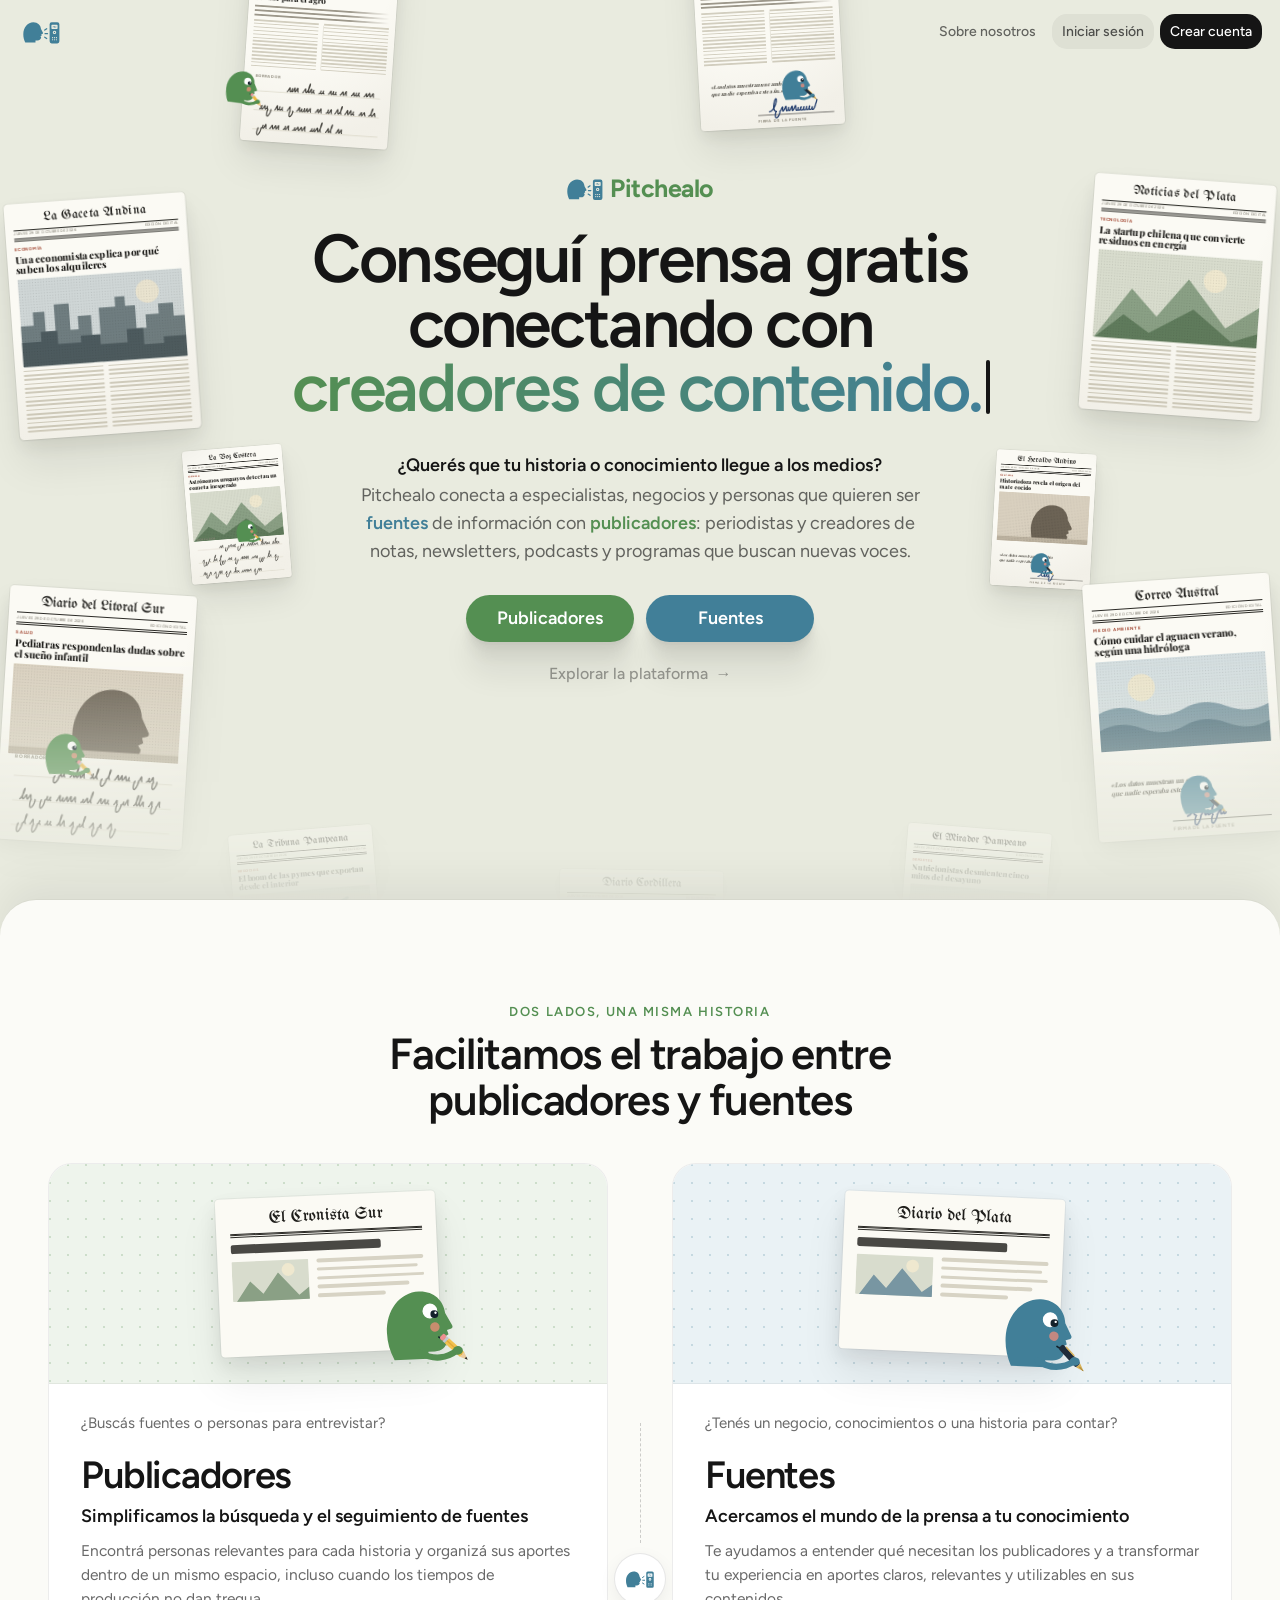
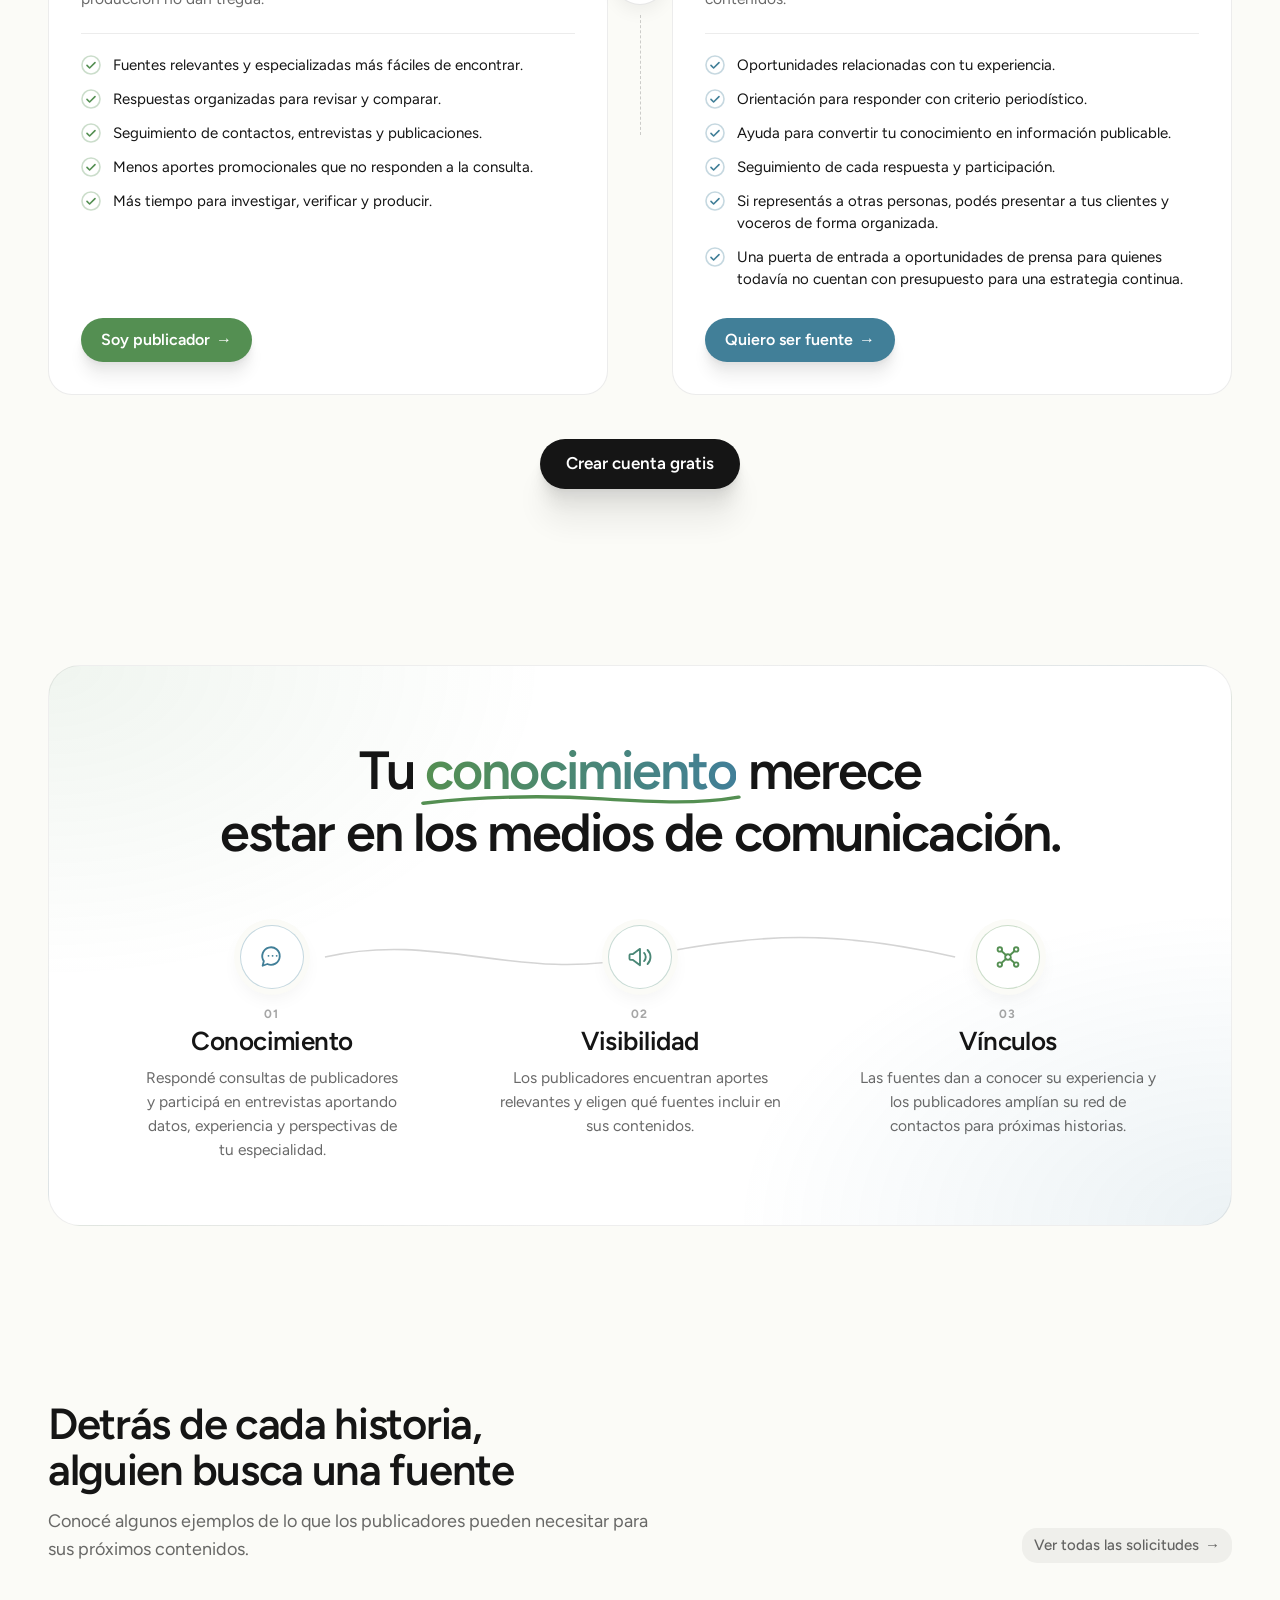
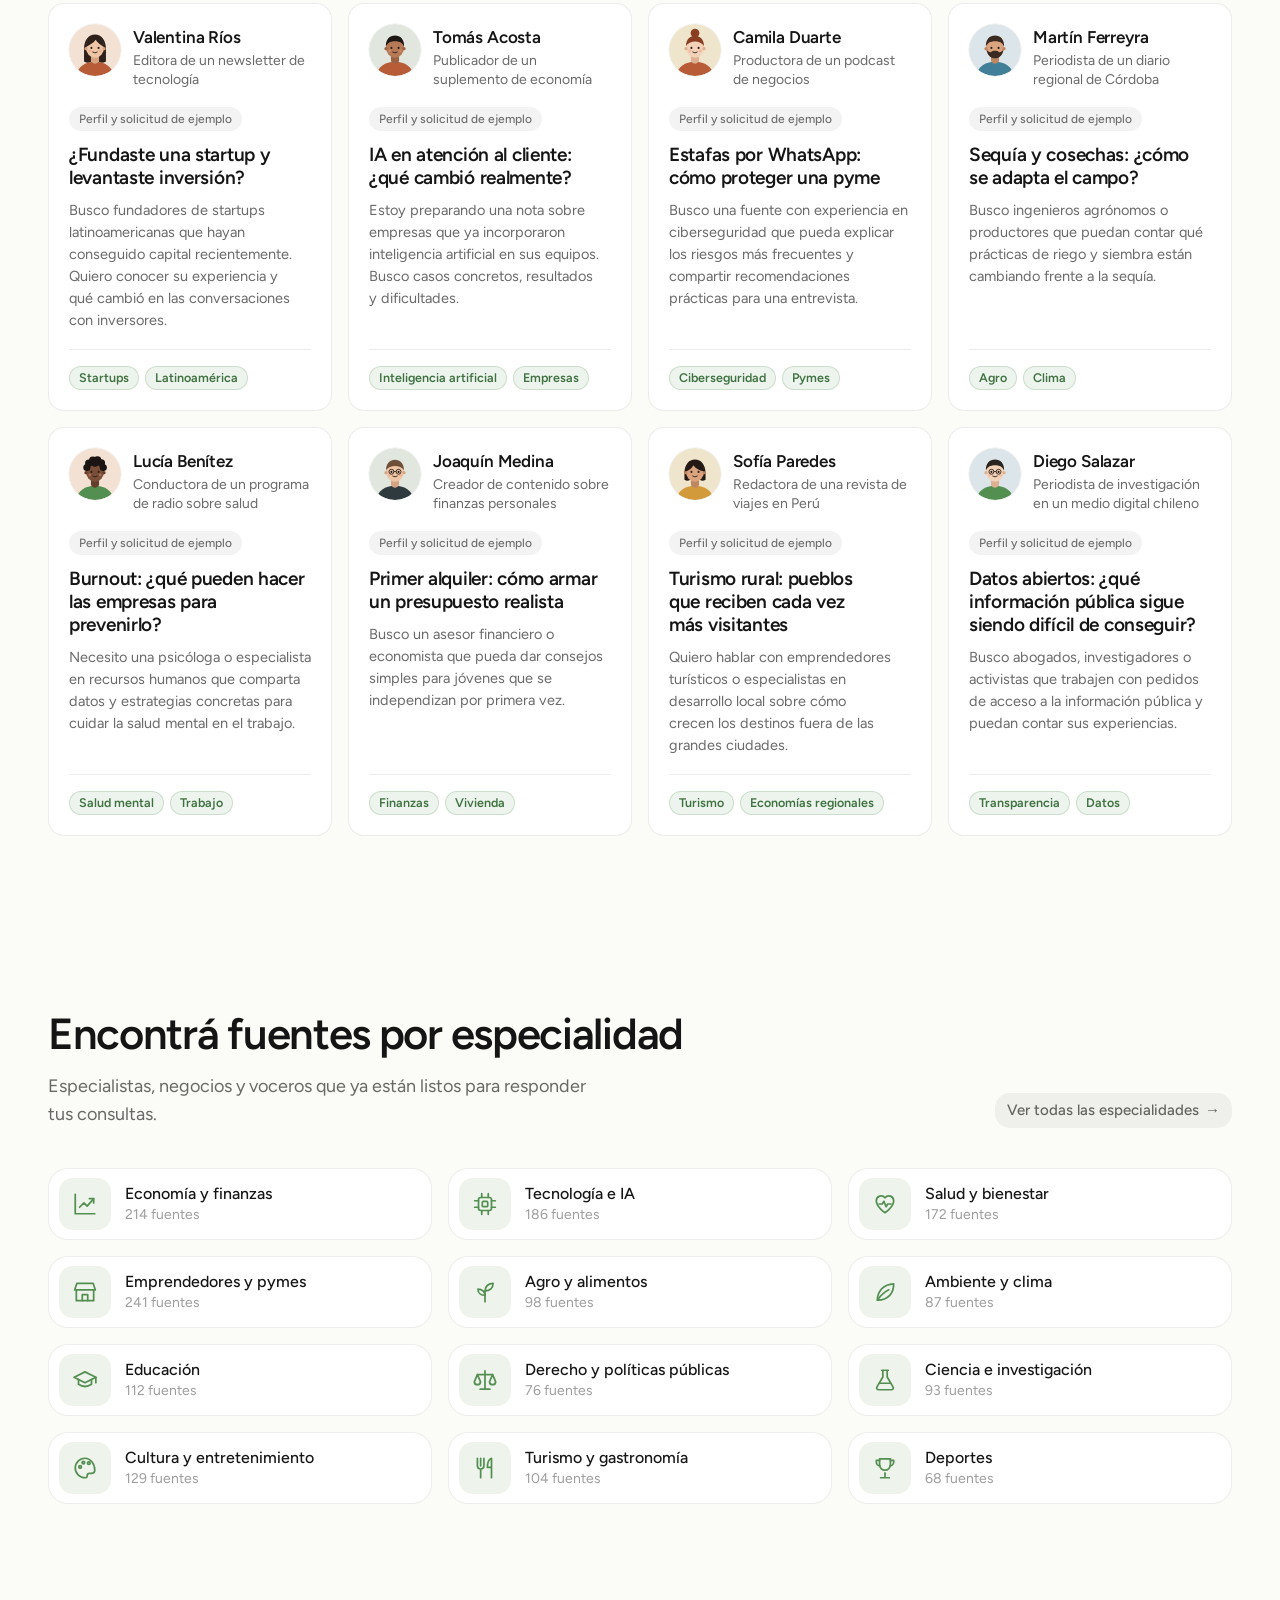
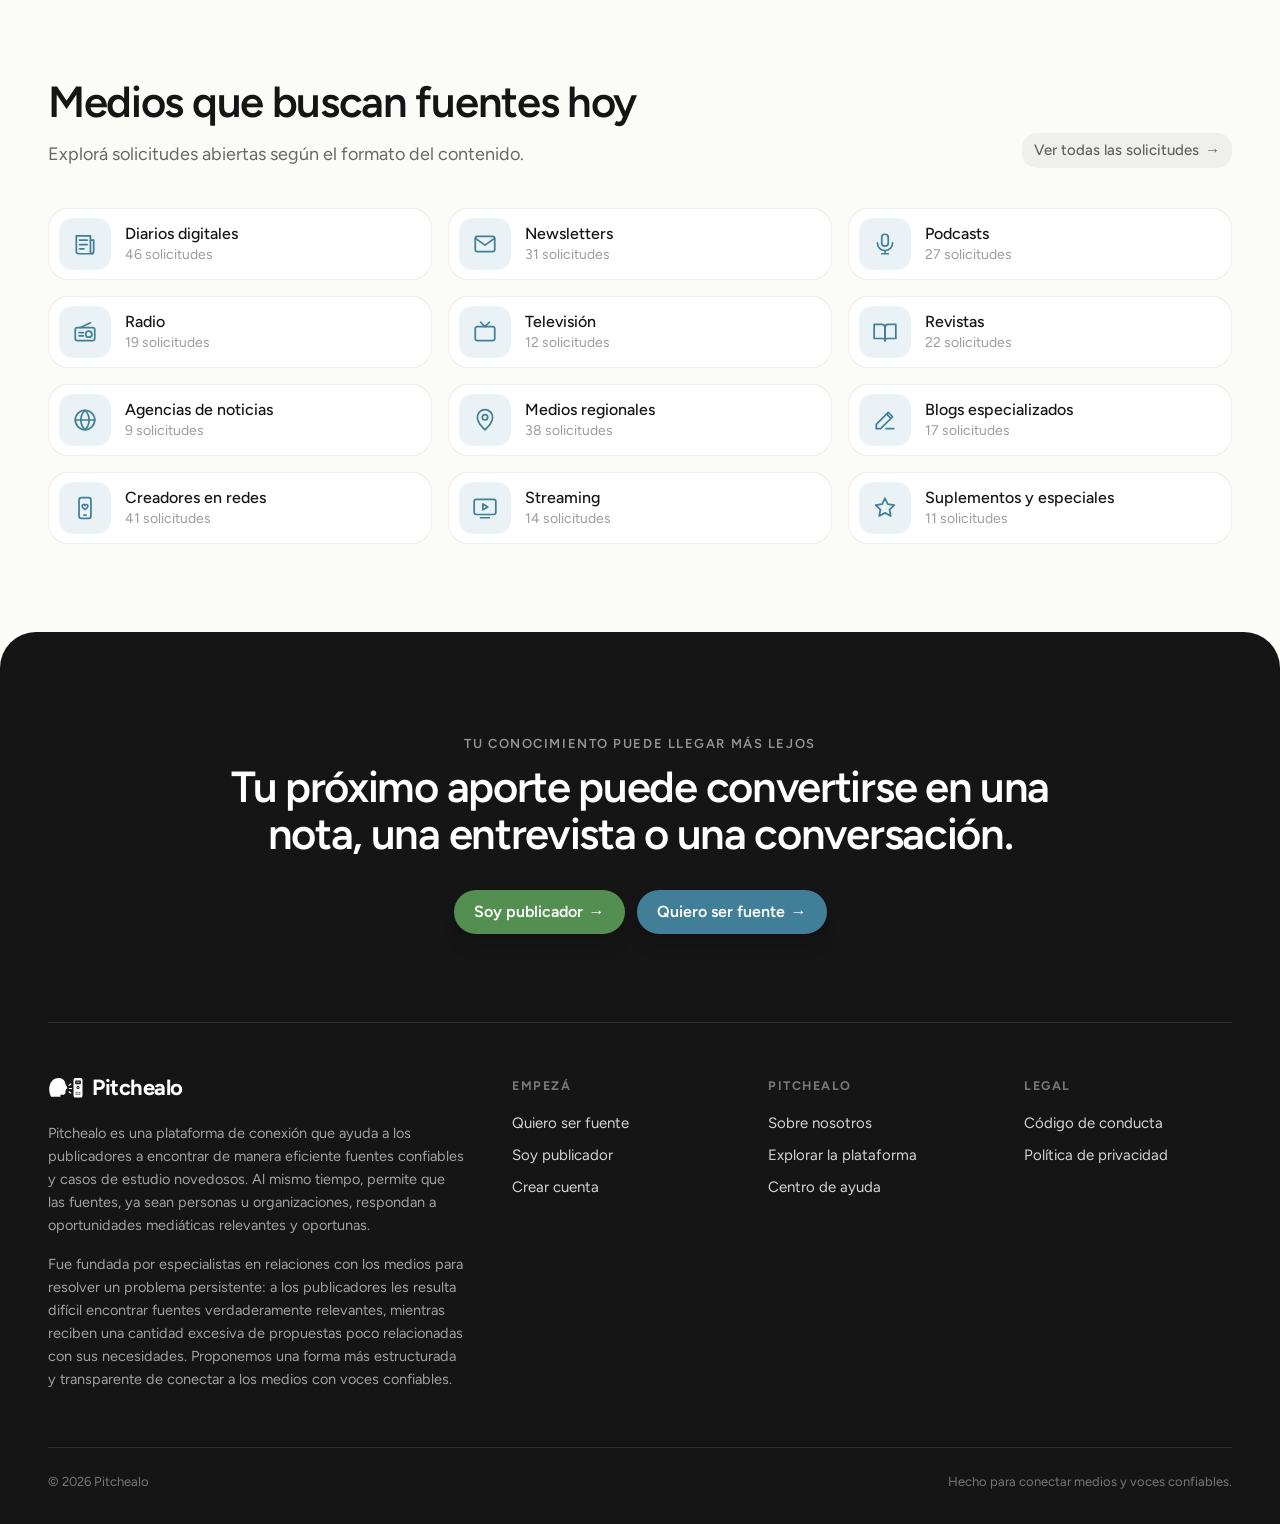
==== commit 0c1f05da: "V1 polish; V2 stick-figure characters, Public Sans body, simpler stepper V1 - Centre the "Presioná E" ====
--- a/v1/index.html
+++ b/v1/index.html
@@ -83,7 +83,7 @@
             <article class="ccard ccard--pub" data-reveal>
               <div class="ccard-art"><div class="mini-paper mini-paper--pub" aria-hidden="true"><div class="mini-mast">El Cronista Sur</div><div class="mini-rule"></div><div class="mini-head"></div><div class="mini-cols"><svg class="mini-photo" viewBox="0 0 60 40" preserveAspectRatio="xMidYMid slice"><rect width="60" height="40" fill="#D8DCCD"/><circle cx="44" cy="12" r="5" fill="#EFE8CF"/><path d="M0 40L14 20L24 30L36 14L52 32L60 26V40z" fill="#8AA085"/></svg><div class="mini-lines"><i style="--w:100%"></i><i style="--w:94%"></i><i style="--w:100%"></i><i style="--w:86%"></i><i style="--w:64%"></i></div></div><svg class="mini-write" viewBox="0 0 120 30" aria-hidden="true"><path pathLength="1" d="M4 18c3-6 5-8 7-3s3 4 5-1 4-5 6 0 3 4 5-1 4-5 7 0 3 3 5-2 4-4 6 1 2 4 5 0 4-5 6 0 3 4 5-1 3-4 6 1 3 3 5-1 4-5 6 0 3 4 5-1"/></svg><div class="mini-pc" data-pc="write"></div></div></div>
               <div class="ccard-body">
-                <p class="ccard-q"><span>Para publicadores</span>¿Buscás fuentes o personas para entrevistar?</p>
+                <p class="ccard-q">¿Buscás fuentes o personas para entrevistar?</p>
                 <h3 class="ccard-title">Publicadores</h3>
                 <p class="ccard-sub">Simplificamos la búsqueda y el seguimiento de fuentes</p>
                 <p class="ccard-text">Encontrá personas relevantes para cada historia y organizá sus aportes dentro de un mismo espacio, incluso cuando los tiempos de producción no dan tregua.</p>
@@ -105,7 +105,7 @@
             <article class="ccard ccard--fue" data-reveal>
               <div class="ccard-art"><div class="mini-paper mini-paper--fue" aria-hidden="true"><div class="mini-mast">Diario del Plata</div><div class="mini-rule"></div><div class="mini-head"></div><div class="mini-cols"><svg class="mini-photo" viewBox="0 0 60 40" preserveAspectRatio="xMidYMid slice"><rect width="60" height="40" fill="#D8DCCD"/><circle cx="44" cy="12" r="5" fill="#EFE8CF"/><path d="M0 40L14 20L24 30L36 14L52 32L60 26V40z" fill="#7896A2"/></svg><div class="mini-lines"><i style="--w:100%"></i><i style="--w:94%"></i><i style="--w:100%"></i><i style="--w:86%"></i><i style="--w:64%"></i></div></div><svg class="mini-sign" viewBox="0 0 120 30" aria-hidden="true"><path pathLength="1" d="M6 22c6-14 10-16 12-10s-2 10 2 6 6-12 9-9-1 11 3 8 5-9 8-7 0 8 4 6 6-8 9-6 0 7 4 5 8-6 12-4M8 26c30 2 60 0 100-4"/></svg><div class="mini-pc" data-pc="sign"></div></div></div>
               <div class="ccard-body">
-                <p class="ccard-q"><span>Para fuentes</span>¿Tenés un negocio, conocimientos o una historia para contar?</p>
+                <p class="ccard-q">¿Tenés un negocio, conocimientos o una historia para contar?</p>
                 <h3 class="ccard-title">Fuentes</h3>
                 <p class="ccard-sub">Acercamos el mundo de la prensa a tu conocimiento</p>
                 <p class="ccard-text">Te ayudamos a entender qué necesitan los publicadores y a transformar tu experiencia en aportes claros, relevantes y utilizables en sus contenidos.</p>
@@ -163,7 +163,6 @@
         <div class="container">
           <div class="section-head" data-reveal>
             <div>
-              <p class="eyebrow">Así funciona Pitchealo</p>
               <h2 class="section-title" id="journalists-title">Detrás de cada historia, alguien busca una fuente</h2>
               <p class="section-sub">Conocé algunos ejemplos de lo que los publicadores pueden necesitar para sus próximos contenidos.</p>
             </div>
@@ -300,7 +299,6 @@
         <div class="container">
           <div class="section-head" data-reveal>
             <div>
-              <p class="eyebrow eyebrow--pub">Para publicadores</p>
               <h2 class="section-title" id="especialidades-title">Encontrá fuentes por especialidad</h2>
               <p class="section-sub">Especialistas, negocios y voceros que ya están listos para responder tus consultas.</p>
             </div>
@@ -375,7 +373,6 @@
         <div class="container">
           <div class="section-head" data-reveal>
             <div>
-              <p class="eyebrow eyebrow--fue">Para fuentes</p>
               <h2 class="section-title" id="medios-title">Medios que buscan fuentes hoy</h2>
               <p class="section-sub">Explorá solicitudes abiertas según el formato del contenido.</p>
             </div>
